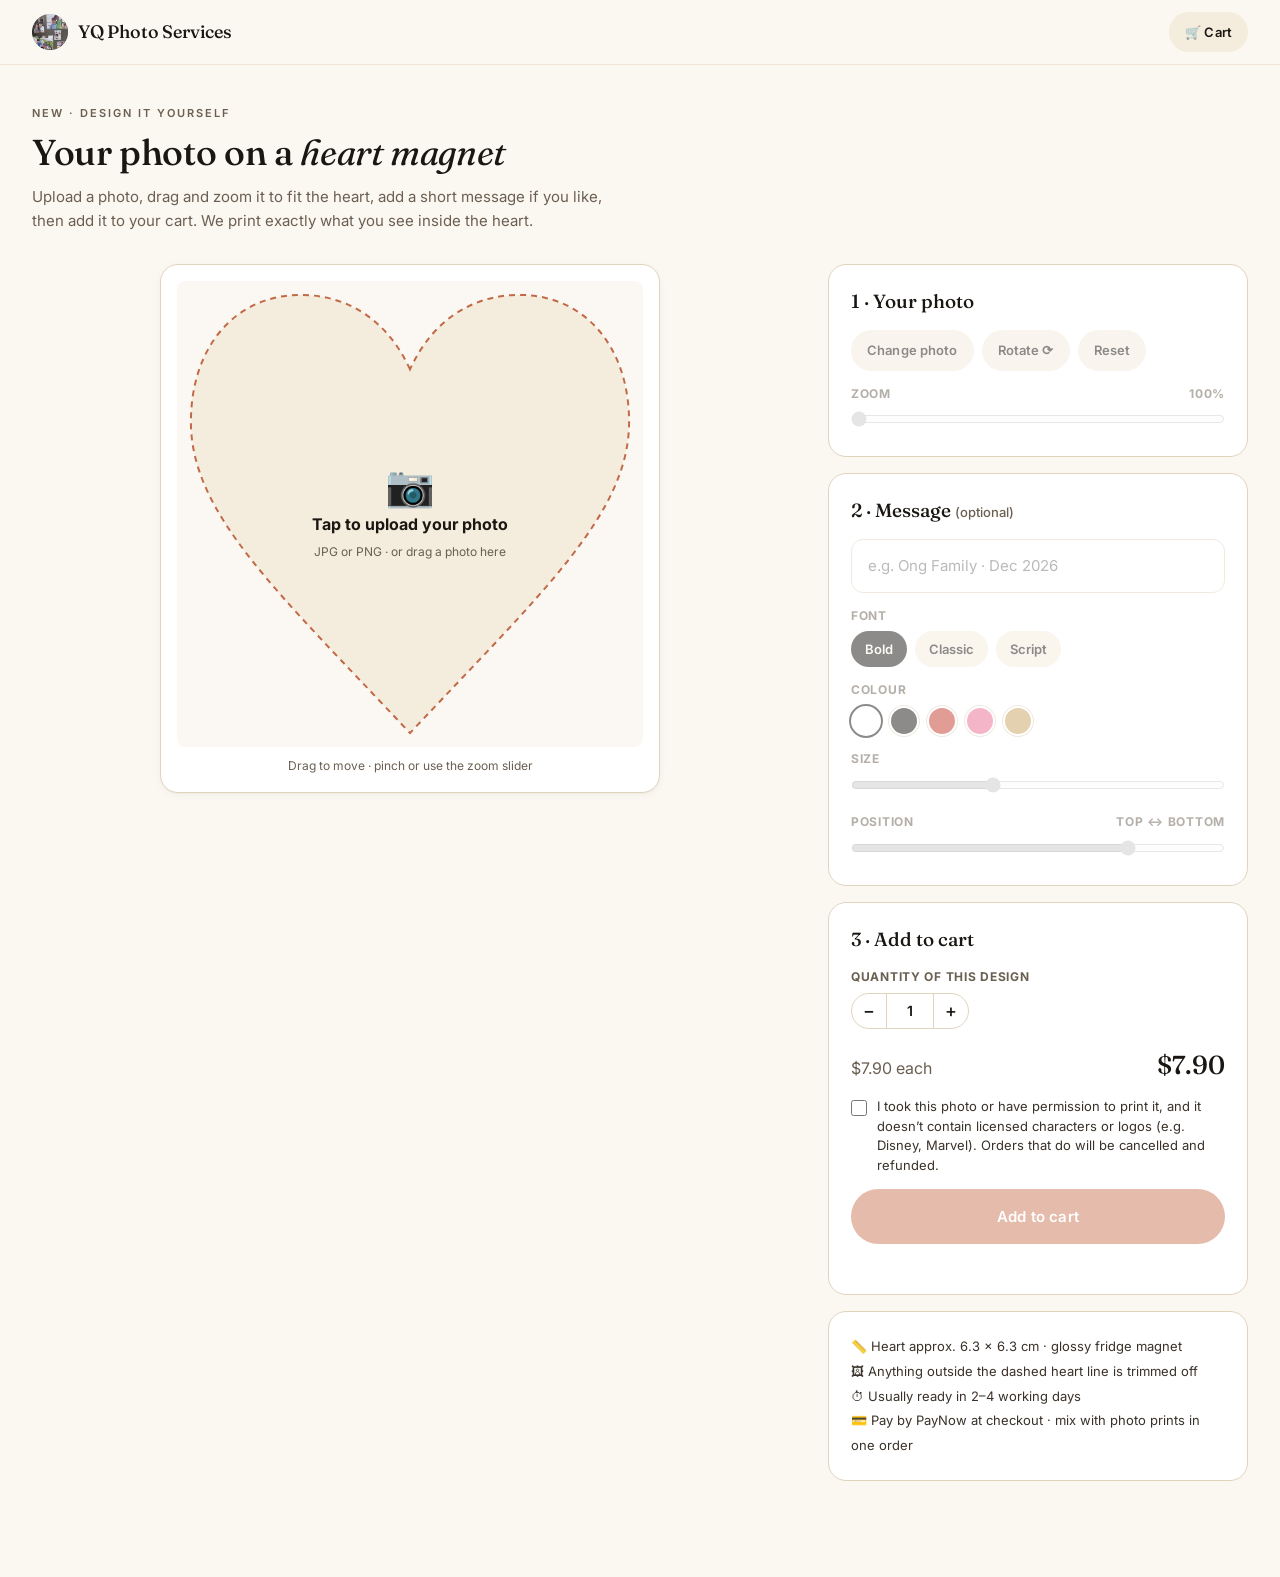
==== magnet.html @ a8ad1592 "Add heart magnet designer page (magnet.html) wired into cart, checkout and Telegram" ====
<!DOCTYPE html>
<html lang="en">
<head>
<meta charset="UTF-8" />
<meta name="viewport" content="width=device-width, initial-scale=1.0" />
<title>Design Your Heart Photo Magnet — YQ Photo Services</title>
<meta name="description" content="Upload your own photo and design a personalised heart-shaped photo magnet. See it before you order. Made in Singapore by YQ Photo Services." />
<link rel="canonical" href="https://order.yqservices.org/magnet.html" />
<meta property="og:type" content="website" />
<meta property="og:title" content="Design your own heart photo magnet — YQ Photo Services" />
<meta property="og:description" content="Upload a photo, add a message, see it before you order." />
<meta property="og:url" content="https://order.yqservices.org/magnet.html" />
<link rel="icon" type="image/png" href="assets/yq-logo.png" />
<link rel="apple-touch-icon" href="assets/yq-logo.png" />
<link rel="preconnect" href="https://fonts.googleapis.com" />
<link rel="preconnect" href="https://fonts.gstatic.com" crossorigin />
<link rel="stylesheet" href="https://fonts.googleapis.com/css2?family=Fraunces:ital,opsz,wght@0,9..144,400;0,9..144,500;0,9..144,600;1,9..144,400&family=Inter:wght@400;500;600;700;800&family=Pacifico&display=swap" />
<link rel="stylesheet" href="styles.css" />
<script src="magnet-store.js"></script>
<style>
  button { font: inherit; border: 0; cursor: pointer; }
  .btn[disabled] { opacity: .45; cursor: not-allowed; transform: none !important; box-shadow: none !important; }
  .mg-header { position: sticky; top: 0; z-index: 20; background: rgba(251,247,241,.94); backdrop-filter: blur(8px); -webkit-backdrop-filter: blur(8px); border-bottom: 1px solid var(--line-soft); }
  .mg-header-in { display: flex; justify-content: space-between; align-items: center; height: 64px; gap: 12px; }
  .mg-brand { display: flex; align-items: center; gap: 10px; text-decoration: none; color: var(--ink); font-size: 18px; min-width: 0; }
  .mg-brand img { width: 36px; height: 36px; object-fit: contain; }
  .mg-main { padding-top: 40px; padding-bottom: 80px; }
  .mg-lead { max-width: 580px; margin: 12px 0 32px; font-size: 15px; }
  .mg-grid { display: grid; grid-template-columns: minmax(0, 1fr) minmax(0, 420px); gap: 40px; align-items: start; }
  .mg-stage { position: sticky; top: 88px; }
  .mg-canvas-wrap { width: 100%; max-width: 500px; margin: 0 auto; background: #fff; border: 1px solid var(--line); border-radius: var(--r-lg); padding: 16px; box-shadow: var(--shadow-sm); }
  .mg-canvas-box { position: relative; width: 100%; }
  #preview { display: block; width: 100%; touch-action: none; cursor: grab; border-radius: 8px; }
  #preview:active { cursor: grabbing; }
  .mg-drop { position: absolute; inset: 0; display: flex; flex-direction: column; align-items: center; justify-content: center; gap: 6px; cursor: pointer; text-align: center; padding: 24px; border-radius: 8px; }
  .mg-drop.drag { background: rgba(245,201,168,.3); }
  .mg-drop-icon { font-size: 40px; line-height: 1; }
  .mg-drop-title { font-weight: 700; font-size: 16px; }
  .mg-drop-sub { font-size: 12px; color: var(--muted); }
  .mg-hint { text-align: center; font-size: 12px; color: var(--muted); margin-top: 10px; }
  .mg-res { max-width: 500px; margin: 12px auto 0; font-size: 13px; padding: 10px 14px; border-radius: 8px; }
  .mg-res.good { background: #EAF1E6; color: var(--success); }
  .mg-res.warn { background: #FBF1DC; color: #8A6416; }
  .mg-res.bad  { background: #F8E3E0; color: var(--error); }
  .mg-card { background: #fff; border: 1px solid var(--line); border-radius: var(--r-lg); padding: 22px; margin-bottom: 16px; }
  .mg-card h2 { font-family: var(--serif); font-weight: 500; font-size: 19px; margin-bottom: 14px; }
  .mg-card fieldset { border: 0; min-width: 0; }
  .mg-card fieldset[disabled] { opacity: .5; }
  .mg-row { display: flex; gap: 8px; flex-wrap: wrap; }
  .mg-lbl { display: flex; justify-content: space-between; font-size: 12px; font-weight: 700; letter-spacing: .06em; text-transform: uppercase; color: var(--muted); margin: 14px 0 6px; }
  .mg-range { width: 100%; accent-color: var(--terracotta); }
  .mg-seg button { padding: 8px 14px; border-radius: 999px; background: var(--cream-soft); color: var(--ink); font-size: 13px; font-weight: 600; }
  .mg-seg button.on { background: var(--ink); color: var(--cream); }
  .mg-sw button { width: 30px; height: 30px; border-radius: 50%; border: 2px solid #fff; box-shadow: 0 0 0 1px var(--line); }
  .mg-sw button.on { box-shadow: 0 0 0 2px var(--ink); }
  .mg-price { display: flex; justify-content: space-between; align-items: baseline; margin: 16px 0 12px; }
  .mg-price strong { font-family: var(--serif); font-size: 26px; font-weight: 500; }
  .mg-rights { display: flex; gap: 10px; align-items: flex-start; font-size: 13px; color: var(--ink-soft); line-height: 1.5; cursor: pointer; margin-bottom: 14px; }
  .mg-rights input { margin-top: 3px; width: 16px; height: 16px; flex-shrink: 0; accent-color: var(--terracotta); }
  .mg-status { font-size: 13px; margin-top: 10px; min-height: 18px; color: var(--muted); }
  .mg-status.err { color: var(--error); }
  .mg-done { display: none; background: #EAF1E6; border: 1px solid #CFE0C6; border-radius: var(--r-md); padding: 16px; margin-top: 14px; }
  .mg-done.show { display: block; }
  .mg-done p { font-weight: 600; color: var(--success); margin-bottom: 10px; }
  .mg-cartbox { display: none; }
  .mg-cartbox.show { display: block; }
  .mg-thumbs { display: flex; gap: 8px; flex-wrap: wrap; margin: 10px 0 14px; }
  .mg-thumbs img { width: 48px; height: 48px; object-fit: contain; background: var(--cream-soft); border-radius: 8px; padding: 3px; }
  .mg-facts { font-size: 13px; color: var(--ink-soft); line-height: 1.9; }
  .w100 { width: 100%; }
  @media (max-width: 860px) {
    .mg-grid { grid-template-columns: 1fr; gap: 24px; }
    .mg-stage { position: static; }
    .container { padding: 0 18px; }
    .mg-main { padding-top: 24px; }
  }
</style>
</head>
<body>
<header class="mg-header">
  <div class="container mg-header-in">
    <a href="index.html" class="mg-brand"><img src="assets/yq-logo.png" alt="" /><span class="serif">YQ Photo Services</span></a>
    <a href="index.html#shop" class="btn btn-soft btn-sm" id="cartBtn">🛒 Cart</a>
  </div>
</header>

<main class="container mg-main">
  <div class="eyebrow">New · Design it yourself</div>
  <h1 class="display-md" style="margin-top:10px">Your photo on a <span class="serif-italic">heart magnet</span></h1>
  <p class="muted mg-lead">Upload a photo, drag and zoom it to fit the heart, add a short message if you like, then add it to your cart. We print exactly what you see inside the heart.</p>

  <div class="mg-grid">
    <section class="mg-stage">
      <div class="mg-canvas-wrap">
        <div class="mg-canvas-box" id="canvasBox">
          <canvas id="preview" aria-label="Magnet preview"></canvas>
          <label class="mg-drop" id="dropZone">
            <input type="file" id="fileInput" accept="image/*" hidden />
            <div class="mg-drop-icon">📷</div>
            <div class="mg-drop-title">Tap to upload your photo</div>
            <div class="mg-drop-sub">JPG or PNG · or drag a photo here</div>
          </label>
        </div>
        <div class="mg-hint" id="hint">Drag to move · pinch or use the zoom slider</div>
      </div>
      <div class="mg-res" id="resBadge" hidden></div>
    </section>

    <section>
      <div class="mg-card">
        <h2>1 · Your photo</h2>
        <fieldset id="photoControls" disabled>
          <div class="mg-row">
            <button type="button" class="btn btn-soft btn-sm" id="changeBtn">Change photo</button>
            <button type="button" class="btn btn-soft btn-sm" id="rotateBtn">Rotate ⟳</button>
            <button type="button" class="btn btn-soft btn-sm" id="resetBtn">Reset</button>
          </div>
          <div class="mg-lbl"><span>Zoom</span><span id="zoomVal">100%</span></div>
          <input type="range" class="mg-range" id="zoom" min="100" max="500" value="100" />
        </fieldset>
      </div>

      <div class="mg-card">
        <h2>2 · Message <span class="muted" style="font-family:var(--sans);font-size:13px">(optional)</span></h2>
        <fieldset id="textControls" disabled>
          <input class="input w100" id="textInput" maxlength="28" placeholder="e.g. Ong Family · Dec 2026" autocomplete="off" />
          <div class="mg-lbl"><span>Font</span></div>
          <div class="mg-row mg-seg" id="fontSeg">
            <button type="button" data-font="rounded" class="on">Bold</button>
            <button type="button" data-font="classic">Classic</button>
            <button type="button" data-font="script">Script</button>
          </div>
          <div class="mg-lbl"><span>Colour</span></div>
          <div class="mg-row mg-sw" id="colorSw">
            <button type="button" data-color="#FFFFFF" style="background:#FFFFFF" class="on" aria-label="White"></button>
            <button type="button" data-color="#1A1612" style="background:#1A1612" aria-label="Black"></button>
            <button type="button" data-color="#C0392B" style="background:#C0392B" aria-label="Red"></button>
            <button type="button" data-color="#E86A92" style="background:#E86A92" aria-label="Pink"></button>
            <button type="button" data-color="#C8A35E" style="background:#C8A35E" aria-label="Gold"></button>
          </div>
          <div class="mg-lbl"><span>Size</span></div>
          <input type="range" class="mg-range" id="textSize" min="4" max="12" step="0.5" value="7" />
          <div class="mg-lbl"><span>Position</span><span>top ↔ bottom</span></div>
          <input type="range" class="mg-range" id="textPos" min="-18" max="30" value="18" />
        </fieldset>
      </div>

      <div class="mg-card">
        <h2>3 · Add to cart</h2>
        <div class="mg-lbl" style="margin-top:0"><span>Quantity of this design</span></div>
        <div class="qty" style="display:inline-flex">
          <button type="button" id="qtyMinus" aria-label="Decrease">−</button>
          <input class="qty-input" id="qty" type="text" inputmode="numeric" value="1" aria-label="Quantity" />
          <button type="button" id="qtyPlus" aria-label="Increase">+</button>
        </div>
        <div class="mg-price"><span class="muted" id="unitPrice"></span><strong id="lineTotal"></strong></div>
        <label class="mg-rights">
          <input type="checkbox" id="rights" />
          <span>I took this photo or have permission to print it, and it doesn’t contain licensed characters or logos (e.g. Disney, Marvel). Orders that do will be cancelled and refunded.</span>
        </label>
        <button type="button" class="btn btn-terra btn-lg w100" id="addBtn" disabled>Add to cart</button>
        <div class="mg-status" id="status"></div>
        <div class="mg-done" id="donePanel">
          <p>✓ Added to your cart</p>
          <div class="mg-row">
            <button type="button" class="btn btn-ghost btn-sm" id="anotherBtn">Design another</button>
            <a class="btn btn-ink btn-sm" href="index.html#shop">Go to checkout →</a>
          </div>
        </div>
      </div>

      <div class="mg-card mg-cartbox" id="cartBox">
        <h2>In your cart</h2>
        <div id="cartSummary" class="muted" style="font-size:14px"></div>
        <div class="mg-thumbs" id="cartThumbs"></div>
        <a class="btn btn-ink w100" href="index.html#shop">Checkout · add prints too →</a>
      </div>

      <div class="mg-card mg-facts" id="facts"></div>
    </section>
  </div>
</main>

<script>
(function () {
  'use strict';
  const M = window.YQMagnets;
  const C = M.config;
  const BOX_W = C.widthMm + 2 * C.bleedMm;
  const BOX_H = C.heightMm + 2 * C.bleedMm;
  const MAX_SRC = 3000;      // downscale huge phone photos to keep memory sane
  const ZMIN = 1, ZMAX = 5;
  const $ = (id) => document.getElementById(id);
  const fmt = (n) => '$' + n.toFixed(2);

  const st = { img: null, srcScale: 1, rot: 0, zoom: 1, ox: 0, oy: 0,
               text: '', font: 'rounded', color: '#FFFFFF', textSize: 7, textY: 0.18, qty: 1 };

  const cv = $('preview'), ctx = cv.getContext('2d');
  let dpr = 1;

  // ── geometry ────────────────────────────────────────────────
  // Heart outline in a unit box (0..1). Notch at top centre, tip at bottom centre.
  function heart(x, y, w, h) {
    const p = new Path2D();
    const P = (u, v) => [x + u * w, y + v * h];
    p.moveTo(...P(.5, .17));
    p.bezierCurveTo(...P(.45, .06), ...P(.36, 0), ...P(.25, 0));
    p.bezierCurveTo(...P(.1, 0), ...P(0, .12), ...P(0, .29));
    p.bezierCurveTo(...P(0, .5), ...P(.2, .68), ...P(.5, 1));
    p.bezierCurveTo(...P(.8, .68), ...P(1, .5), ...P(1, .29));
    p.bezierCurveTo(...P(1, .12), ...P(.9, 0), ...P(.75, 0));
    p.bezierCurveTo(...P(.64, 0), ...P(.55, .06), ...P(.5, .17));
    p.closePath();
    return p;
  }
  function rotDims() {
    const w = st.img.width, h = st.img.height;
    return (st.rot % 2) ? [h, w] : [w, h];
  }
  function coverK() {           // mm per bitmap px at zoom 1 (image just covers the bleed box)
    const [rw, rh] = rotDims();
    return Math.max(BOX_W / rw, BOX_H / rh);
  }
  function clampPan() {
    if (!st.img) return;
    const [rw, rh] = rotDims();
    const k = coverK() * st.zoom;
    const mx = Math.max(0, (rw * k - BOX_W) / 2);
    const my = Math.max(0, (rh * k - BOX_H) / 2);
    st.ox = Math.min(mx, Math.max(-mx, st.ox));
    st.oy = Math.min(my, Math.max(-my, st.oy));
  }
  function effDpi() {
    if (!st.img) return 0;
    return (25.4 / (coverK() * st.zoom)) * st.srcScale;
  }
  function fontCss(key, px) {
    if (key === 'classic') return `600 ${px}px Fraunces, Georgia, serif`;
    if (key === 'script') return `400 ${px}px Pacifico, cursive`;
    return `800 ${px}px Inter, Arial, sans-serif`;
  }
  function isLight(hex) {
    const n = parseInt(hex.slice(1), 16);
    const r = n >> 16, g = (n >> 8) & 255, b = n & 255;
    return (0.299 * r + 0.587 * g + 0.114 * b) > 160;
  }

  // ── rendering (shared by preview, print file and thumbnail) ─
  function render(c2d, pxW, opts) {
    const ppm = pxW / BOX_W;
    const pxH = BOX_H * ppm;
    const trim = heart(C.bleedMm * ppm, C.bleedMm * ppm, C.widthMm * ppm, C.heightMm * ppm);
    c2d.save();
    c2d.clearRect(0, 0, pxW, pxH);
    if (opts.clipHeart) c2d.clip(trim);
    if (st.img) {
      c2d.save();
      c2d.translate(pxW / 2 + st.ox * ppm, pxH / 2 + st.oy * ppm);
      c2d.rotate(st.rot * Math.PI / 2);
      const s = coverK() * st.zoom * ppm;
      c2d.scale(s, s);
      c2d.imageSmoothingEnabled = true;
      c2d.imageSmoothingQuality = 'high';
      c2d.drawImage(st.img, -st.img.width / 2, -st.img.height / 2);
      c2d.restore();
    } else {
      c2d.fillStyle = '#F4ECDD';
      c2d.fill(trim);
    }
    const t = st.text.trim();
    if (t && st.img) {
      const sizePx = st.textSize * ppm;
      const cy = pxH / 2 + st.textY * C.heightMm * ppm;
      const maxW = C.widthMm * ppm * Math.max(0.3, 0.86 - 1.6 * Math.max(0, st.textY));
      c2d.font = fontCss(st.font, sizePx);
      c2d.textAlign = 'center';
      c2d.textBaseline = 'middle';
      c2d.lineJoin = 'round';
      c2d.lineWidth = sizePx * 0.16;
      c2d.strokeStyle = isLight(st.color) ? 'rgba(0,0,0,0.55)' : 'rgba(255,255,255,0.85)';
      c2d.strokeText(t, pxW / 2, cy, maxW);
      c2d.fillStyle = st.color;
      c2d.fillText(t, pxW / 2, cy, maxW);
    }
    if (opts.overlay) {
      const outside = new Path2D();
      outside.rect(0, 0, pxW, pxH);
      outside.addPath(trim);
      c2d.fillStyle = 'rgba(251,247,241,0.82)';
      c2d.fill(outside, 'evenodd');
      c2d.setLineDash([6 * dpr, 5 * dpr]);
      c2d.lineWidth = 2 * dpr;
      c2d.strokeStyle = '#C26A47';
      c2d.stroke(trim);
    }
    c2d.restore();
  }

  function sizePreview() {
    const cssW = $('canvasBox').clientWidth;
    dpr = Math.min(3, window.devicePixelRatio || 1);
    cv.width = Math.round(cssW * dpr);
    cv.height = Math.round(cssW * BOX_H / BOX_W * dpr);
    cv.style.height = (cssW * BOX_H / BOX_W) + 'px';
    draw();
  }
  function draw() {
    render(ctx, cv.width, { overlay: true });
    updateRes();
  }
  function updateRes() {
    const b = $('resBadge');
    if (!st.img) { b.hidden = true; return; }
    const d = effDpi();
    b.hidden = false;
    if (d >= 220) { b.className = 'mg-res good'; b.textContent = '✓ Great photo quality for this size'; }
    else if (d >= 150) { b.className = 'mg-res warn'; b.textContent = 'Good enough — may look slightly soft. Zoom out a little for a sharper print.'; }
    else { b.className = 'mg-res bad'; b.textContent = '⚠ Low resolution — this may print blurry. Zoom out or use a larger photo.'; }
  }

  // ── photo loading ───────────────────────────────────────────
  function status(msg, err) {
    const s = $('status');
    s.textContent = msg || '';
    s.className = 'mg-status' + (err ? ' err' : '');
  }
  async function loadFile(file) {
    if (!file) return;
    status('Loading photo…');
    const url = URL.createObjectURL(file);
    try {
      const img = await new Promise((res, rej) => {
        const i = new Image();
        i.onload = () => res(i);
        i.onerror = () => rej(new Error('decode'));
        i.src = url;
      });
      const ow = img.naturalWidth, oh = img.naturalHeight;
      if (!ow || !oh) throw new Error('decode');
      const s = Math.min(1, MAX_SRC / Math.max(ow, oh));
      const c = document.createElement('canvas');
      c.width = Math.round(ow * s);
      c.height = Math.round(oh * s);
      c.getContext('2d').drawImage(img, 0, 0, c.width, c.height);
      Object.assign(st, { img: c, srcScale: 1 / s, rot: 0, zoom: 1, ox: 0, oy: 0 });
      $('zoom').value = 100; $('zoomVal').textContent = '100%';
      $('dropZone').style.display = 'none';
      $('photoControls').disabled = false;
      $('textControls').disabled = false;
      $('donePanel').classList.remove('show');
      refreshAdd();
      draw();
      status('');
    } catch (e) {
      status('Sorry, this photo can’t be opened in your browser. Please use a JPG or PNG (on iPhone, set Camera → Formats → Most Compatible, or screenshot the photo).', true);
    } finally {
      URL.revokeObjectURL(url);
    }
  }
  $('fileInput').addEventListener('change', (e) => { loadFile((e.target.files || [])[0]); e.target.value = ''; });
  $('changeBtn').addEventListener('click', () => $('fileInput').click());
  ['dragenter', 'dragover'].forEach((ev) => $('canvasBox').addEventListener(ev, (e) => { e.preventDefault(); $('dropZone').classList.add('drag'); }));
  ['dragleave', 'drop'].forEach((ev) => $('canvasBox').addEventListener(ev, (e) => { e.preventDefault(); $('dropZone').classList.remove('drag'); }));
  $('canvasBox').addEventListener('drop', (e) => loadFile((e.dataTransfer.files || [])[0]));

  // ── pan / pinch / wheel ─────────────────────────────────────
  const pts = new Map();
  let gesture = null;
  function startGesture() {
    const v = [...pts.values()];
    if (v.length === 1) gesture = { type: 'pan', x: v[0].x, y: v[0].y, ox: st.ox, oy: st.oy };
    else if (v.length >= 2) gesture = { type: 'pinch', d: dist(v), zoom: st.zoom };
    else gesture = null;
  }
  function dist(v) { return Math.hypot(v[0].x - v[1].x, v[0].y - v[1].y) || 1; }
  function setZoom(z) {
    st.zoom = Math.min(ZMAX, Math.max(ZMIN, z));
    $('zoom').value = Math.round(st.zoom * 100);
    $('zoomVal').textContent = Math.round(st.zoom * 100) + '%';
  }
  cv.addEventListener('pointerdown', (e) => {
    if (!st.img) return;
    cv.setPointerCapture(e.pointerId);
    pts.set(e.pointerId, { x: e.clientX, y: e.clientY });
    startGesture();
  });
  cv.addEventListener('pointermove', (e) => {
    if (!pts.has(e.pointerId) || !gesture) return;
    pts.set(e.pointerId, { x: e.clientX, y: e.clientY });
    const v = [...pts.values()];
    const mmPerCss = BOX_W / cv.clientWidth;
    if (gesture.type === 'pan' && v.length === 1) {
      st.ox = gesture.ox + (v[0].x - gesture.x) * mmPerCss;
      st.oy = gesture.oy + (v[0].y - gesture.y) * mmPerCss;
    } else if (gesture.type === 'pinch' && v.length >= 2) {
      setZoom(gesture.zoom * dist(v) / gesture.d);
    }
    clampPan();
    draw();
  });
  ['pointerup', 'pointercancel'].forEach((ev) => cv.addEventListener(ev, (e) => {
    pts.delete(e.pointerId);
    startGesture();
  }));
  cv.addEventListener('wheel', (e) => {
    if (!st.img) return;
    e.preventDefault();
    setZoom(st.zoom * Math.exp(-e.deltaY * 0.0015));
    clampPan();
    draw();
  }, { passive: false });

  // ── controls ────────────────────────────────────────────────
  $('zoom').addEventListener('input', (e) => { setZoom(e.target.value / 100); clampPan(); draw(); });
  $('rotateBtn').addEventListener('click', () => { st.rot = (st.rot + 1) % 4; st.ox = 0; st.oy = 0; clampPan(); draw(); });
  $('resetBtn').addEventListener('click', () => { st.rot = 0; st.ox = 0; st.oy = 0; setZoom(1); draw(); });
  $('textInput').addEventListener('input', (e) => { st.text = e.target.value; draw(); });
  $('fontSeg').addEventListener('click', async (e) => {
    const b = e.target.closest('button'); if (!b) return;
    st.font = b.dataset.font;
    [...$('fontSeg').children].forEach((x) => x.classList.toggle('on', x === b));
    if (document.fonts) { try { await document.fonts.load(fontCss(st.font, 40)); } catch (err) {} }
    draw();
  });
  $('colorSw').addEventListener('click', (e) => {
    const b = e.target.closest('button'); if (!b) return;
    st.color = b.dataset.color;
    [...$('colorSw').children].forEach((x) => x.classList.toggle('on', x === b));
    draw();
  });
  $('textSize').addEventListener('input', (e) => { st.textSize = +e.target.value; draw(); });
  $('textPos').addEventListener('input', (e) => { st.textY = e.target.value / 100; draw(); });

  function setQty(n) {
    st.qty = Math.min(99, Math.max(1, n | 0));
    $('qty').value = st.qty;
    $('unitPrice').textContent = `${fmt(C.price)} each`;
    $('lineTotal').textContent = fmt(C.price * st.qty);
  }
  $('qtyMinus').addEventListener('click', () => setQty(st.qty - 1));
  $('qtyPlus').addEventListener('click', () => setQty(st.qty + 1));
  $('qty').addEventListener('change', (e) => setQty(parseInt(String(e.target.value).replace(/[^0-9]/g, ''), 10) || 1));

  function refreshAdd() { $('addBtn').disabled = !(st.img && $('rights').checked); }
  $('rights').addEventListener('change', refreshAdd);

  // ── add to cart ─────────────────────────────────────────────
  $('addBtn').addEventListener('click', async () => {
    if (!st.img) { status('Upload a photo first.', true); return; }
    if (!$('rights').checked) { status('Please tick the photo confirmation box.', true); return; }
    const btn = $('addBtn');
    btn.disabled = true; btn.textContent = 'Saving your design…'; status('');
    try {
      if (st.text.trim() && document.fonts) { try { await document.fonts.load(fontCss(st.font, 40)); } catch (err) {} }
      // Print file: full-bleed rectangle at C.dpi (heart edge + bleed, no guides)
      const out = document.createElement('canvas');
      out.width = Math.round(BOX_W / 25.4 * C.dpi);
      out.height = Math.round(BOX_H / 25.4 * C.dpi);
      render(out.getContext('2d'), out.width, { overlay: false });
      const blob = await new Promise((res, rej) => out.toBlob((b) => (b ? res(b) : rej(new Error('export failed'))), 'image/png'));
      // Cart thumbnail: heart-clipped, transparent outside
      const th = document.createElement('canvas');
      th.width = 200; th.height = Math.round(200 * BOX_H / BOX_W);
      render(th.getContext('2d'), th.width, { clipHeart: true });
      const thumb = th.toDataURL('image/png');
      await M.add({ blob, thumb, qty: st.qty,
        meta: { text: st.text.trim(), font: st.font, color: st.color, dpi: Math.round(effDpi()) } });
      $('donePanel').classList.add('show');
      await refreshCart();
    } catch (e) {
      status('Could not save your design: ' + e.message + '. Please try again.', true);
    } finally {
      btn.textContent = 'Add to cart';
      refreshAdd();
    }
  });

  $('anotherBtn').addEventListener('click', () => {
    Object.assign(st, { img: null, rot: 0, zoom: 1, ox: 0, oy: 0, text: '' });
    $('textInput').value = '';
    $('rights').checked = false;
    $('dropZone').style.display = '';
    $('photoControls').disabled = true;
    $('textControls').disabled = true;
    $('donePanel').classList.remove('show');
    setQty(1); refreshAdd(); draw(); status('');
    window.scrollTo({ top: 0, behavior: 'smooth' });
  });

  async function refreshCart() {
    let designs = [];
    try { designs = await M.list(); } catch (e) { return; }
    const pcs = designs.reduce((s, d) => s + d.qty, 0);
    $('cartBtn').textContent = pcs ? `🛒 Cart (${pcs})` : '🛒 Cart';
    $('cartBox').classList.toggle('show', designs.length > 0);
    $('cartSummary').textContent = `${designs.length} design${designs.length === 1 ? '' : 's'} · ${pcs} magnet${pcs === 1 ? '' : 's'} · ${fmt(pcs * C.price)}`;
    const box = $('cartThumbs');
    box.innerHTML = '';
    designs.forEach((d) => {
      const i = document.createElement('img');
      i.src = d.thumb; i.alt = 'Magnet design'; i.title = `× ${d.qty}`;
      box.appendChild(i);
    });
  }

  $('facts').innerHTML =
    `<div>📏 Heart approx. ${(C.widthMm / 10).toFixed(1)} × ${(C.heightMm / 10).toFixed(1)} cm · glossy fridge magnet</div>` +
    `<div>🖼 Anything outside the dashed heart line is trimmed off</div>` +
    `<div>⏱ Usually ready in 2–4 working days</div>` +
    `<div>💳 Pay by PayNow at checkout · mix with photo prints in one order</div>`;

  window.addEventListener('pageshow', (e) => { if (e.persisted) refreshCart(); });
  window.addEventListener('resize', sizePreview);
  setQty(1);
  sizePreview();
  refreshCart();
})();
</script>
</body>
</html>
---- styles.css ----
/* =========================================================
   YQ Photo Services — Design System
   Warm editorial premium. Real-print imagery, serif display.
   ========================================================= */

:root {
  /* Palette — warm */
  --cream:        #FBF7F1;
  --cream-soft:   #F4ECDD;
  --cream-deep:   #E8DCC6;
  --ink:          #1A1612;
  --ink-soft:     #3A322A;
  --muted:        #6B5F52;
  --line:         #E0D4BF;
  --line-soft:    #EFE6D4;

  --terracotta:   oklch(0.62 0.13 40);
  --terracotta-2: oklch(0.55 0.14 35);
  --sage:         oklch(0.72 0.05 140);
  --peach:        #F5C9A8;
  --peach-soft:   #FBE5D6;
  --gold:         #C8A35E;

  --success:      #5A7A4F;
  --error:        #B14A3F;

  /* Type */
  --serif:    'Fraunces', 'Cormorant Garamond', Georgia, serif;
  --sans:     'Inter', -apple-system, BlinkMacSystemFont, 'Segoe UI', sans-serif;
  --mono:     'JetBrains Mono', 'SF Mono', Menlo, monospace;

  /* Spacing */
  --r-xs: 4px;
  --r-sm: 8px;
  --r-md: 12px;
  --r-lg: 18px;
  --r-xl: 28px;

  --shadow-sm: 0 1px 2px rgba(26,22,18,0.04), 0 2px 8px rgba(26,22,18,0.04);
  --shadow-md: 0 4px 12px rgba(26,22,18,0.06), 0 12px 32px rgba(26,22,18,0.06);
  --shadow-lg: 0 12px 32px rgba(26,22,18,0.08), 0 24px 64px rgba(26,22,18,0.10);
  --shadow-print: 0 1px 2px rgba(0,0,0,0.08), 0 8px 24px rgba(0,0,0,0.18), 0 24px 48px rgba(0,0,0,0.12);
}

* { margin: 0; padding: 0; box-sizing: border-box; }

html, body {
  background: var(--cream);
  color: var(--ink);
  font-family: var(--sans);
  font-size: 16px;
  line-height: 1.55;
  -webkit-font-smoothing: antialiased;
  text-rendering: optimizeLegibility;
}

body { overflow-x: hidden; }

img { display: block; max-width: 100%; }

button { font: inherit; color: inherit; cursor: pointer; border: none; background: none; }
input, select, textarea { font: inherit; color: inherit; }

a { color: inherit; text-decoration: none; }

/* ===== Typography ===== */
.serif       { font-family: var(--serif); font-weight: 500; letter-spacing: -0.01em; }
.serif-light { font-family: var(--serif); font-weight: 400; letter-spacing: -0.01em; }
.serif-italic{ font-family: var(--serif); font-style: italic; font-weight: 400; }
.eyebrow {
  font-family: var(--sans);
  font-size: 11px;
  font-weight: 600;
  letter-spacing: 0.18em;
  text-transform: uppercase;
  color: var(--muted);
}
.label-mono {
  font-family: var(--mono);
  font-size: 11px;
  letter-spacing: 0.06em;
  text-transform: uppercase;
  color: var(--muted);
}

/* ===== Layout ===== */
.container { max-width: 1280px; margin: 0 auto; padding: 0 32px; }
@media (max-width: 720px) {
  .container { padding: 0 20px; }
}

/* ===== Buttons ===== */
.btn {
  display: inline-flex;
  align-items: center;
  justify-content: center;
  gap: 8px;
  padding: 14px 22px;
  border-radius: 999px;
  font-weight: 600;
  font-size: 14px;
  letter-spacing: 0.01em;
  transition: transform 0.15s ease, background 0.2s ease, color 0.2s ease, box-shadow 0.2s ease;
  white-space: nowrap;
}
.btn-ink {
  background: var(--ink);
  color: var(--cream);
}
.btn-ink:hover { background: #000; transform: translateY(-1px); box-shadow: var(--shadow-md); }

.btn-terra {
  background: var(--terracotta);
  color: #fff;
}
.btn-terra:hover { background: var(--terracotta-2); transform: translateY(-1px); box-shadow: var(--shadow-md); }

.btn-ghost {
  background: transparent;
  color: var(--ink);
  border: 1.5px solid var(--ink);
}
.btn-ghost:hover { background: var(--ink); color: var(--cream); }

.btn-soft {
  background: var(--cream-soft);
  color: var(--ink);
}
.btn-soft:hover { background: var(--cream-deep); }

.btn-lg { padding: 16px 28px; font-size: 15px; }
.btn-sm { padding: 10px 16px; font-size: 13px; }

/* ===== Pill / Tag ===== */
.pill {
  display: inline-flex;
  align-items: center;
  gap: 6px;
  padding: 5px 12px;
  border-radius: 999px;
  font-size: 11px;
  font-weight: 600;
  letter-spacing: 0.04em;
  text-transform: uppercase;
}
.pill-terra  { background: var(--terracotta); color: #fff; }
.pill-sage   { background: var(--sage); color: #fff; }
.pill-cream  { background: var(--cream-soft); color: var(--ink-soft); }
.pill-gold   { background: var(--gold); color: #fff; }
.pill-outline{ background: transparent; color: var(--ink); border: 1px solid var(--line); }

/* ===== Cards ===== */
.card {
  background: #fff;
  border-radius: var(--r-lg);
  border: 1px solid var(--line-soft);
  box-shadow: var(--shadow-sm);
}

/* ===== Print-leaning frame (signature visual) ===== */
.print-frame {
  position: relative;
  background: #fff;
  padding: 12px 12px 36px 12px;
  box-shadow: var(--shadow-print);
  transform: rotate(-1.2deg);
  transition: transform 0.4s ease;
}
.print-frame:hover { transform: rotate(0) translateY(-4px); }
.print-frame img {
  width: 100%;
  aspect-ratio: 4 / 3;
  object-fit: cover;
}
.print-frame.tilt-r { transform: rotate(1.5deg); }
.print-frame.tilt-r:hover { transform: rotate(0) translateY(-4px); }

/* ===== Vertical-slat backdrop (the studio wall motif) ===== */
.slat-bg {
  background:
    repeating-linear-gradient(
      to right,
      var(--cream-soft) 0,
      var(--cream-soft) 38px,
      var(--cream-deep) 38px,
      var(--cream-deep) 76px
    );
}
.slat-bg-dark {
  background:
    repeating-linear-gradient(
      to right,
      #2a2520 0,
      #2a2520 38px,
      #1a1612 38px,
      #1a1612 76px
    );
}

/* Section spacing */
.section { padding: 96px 0; }
.section-sm { padding: 64px 0; }
@media (max-width: 720px) {
  .section { padding: 64px 0; }
  .section-sm { padding: 40px 0; }
}

/* Display headings */
.display-xxl { font-family: var(--serif); font-weight: 500; font-size: clamp(48px, 8vw, 96px); line-height: 0.98; letter-spacing: -0.025em; }
.display-xl  { font-family: var(--serif); font-weight: 500; font-size: clamp(40px, 6vw, 72px); line-height: 1.02; letter-spacing: -0.02em; }
.display-lg  { font-family: var(--serif); font-weight: 500; font-size: clamp(32px, 4.5vw, 52px); line-height: 1.08; letter-spacing: -0.015em; }
.display-md  { font-family: var(--serif); font-weight: 500; font-size: clamp(24px, 3vw, 36px); line-height: 1.15; letter-spacing: -0.01em; }

/* Utility */
.muted { color: var(--muted); }
.center { text-align: center; }
.flex { display: flex; }
.grid { display: grid; }
.gap-sm { gap: 8px; } .gap-md { gap: 16px; } .gap-lg { gap: 24px; } .gap-xl { gap: 40px; }

/* Subtle film-grain backdrop for hero */
.grain::after {
  content: '';
  position: absolute;
  inset: 0;
  pointer-events: none;
  opacity: 0.04;
  background-image: url("data:image/svg+xml,%3Csvg viewBox='0 0 200 200' xmlns='http://www.w3.org/2000/svg'%3E%3Cfilter id='n'%3E%3CfeTurbulence type='fractalNoise' baseFrequency='0.85' numOctaves='2' stitchTiles='stitch'/%3E%3C/filter%3E%3Crect width='100%25' height='100%25' filter='url(%23n)'/%3E%3C/svg%3E");
  mix-blend-mode: multiply;
}

/* Form controls */
.field {
  display: flex;
  flex-direction: column;
  gap: 6px;
}
.field label {
  font-size: 12px;
  font-weight: 600;
  letter-spacing: 0.04em;
  text-transform: uppercase;
  color: var(--muted);
}
.input, .select, .textarea {
  width: 100%;
  padding: 14px 16px;
  background: #fff;
  border: 1.5px solid var(--line);
  border-radius: var(--r-md);
  font-size: 15px;
  color: var(--ink);
  transition: border-color 0.15s ease, box-shadow 0.15s ease;
}
.input:focus, .select:focus, .textarea:focus {
  outline: none;
  border-color: var(--ink);
  box-shadow: 0 0 0 3px rgba(26,22,18,0.08);
}

/* Quantity stepper */
.qty {
  display: inline-flex;
  align-items: center;
  border: 1.5px solid var(--line);
  border-radius: 999px;
  background: #fff;
  overflow: hidden;
}
.qty button {
  width: 34px; height: 34px;
  font-size: 18px;
  font-weight: 500;
  color: var(--ink);
  transition: background 0.15s ease;
}
.qty button:hover { background: var(--cream-soft); }
.qty button:disabled { color: var(--line); cursor: not-allowed; }
.qty .qty-val {
  min-width: 32px;
  text-align: center;
  font-weight: 600;
  font-size: 14px;
}
.qty .qty-input {
  width: 48px;
  height: 34px;
  border: none;
  border-left: 1px solid var(--line);
  border-right: 1px solid var(--line);
  text-align: center;
  font-weight: 600;
  font-size: 14px;
  background: transparent;
  outline: none;
  padding: 0;
  font-family: inherit;
  color: var(--ink);
  -moz-appearance: textfield;
}
.qty .qty-input::-webkit-outer-spin-button,
.qty .qty-input::-webkit-inner-spin-button {
  -webkit-appearance: none;
  margin: 0;
}
.qty .qty-input:focus {
  background: var(--cream-soft);
}

/* Scroll-snap reel */
.reel {
  display: flex;
  gap: 24px;
  overflow-x: auto;
  scroll-snap-type: x mandatory;
  padding: 12px 0 32px;
  -webkit-overflow-scrolling: touch;
  scrollbar-width: thin;
}
.reel > * { scroll-snap-align: start; flex: 0 0 auto; }
.reel::-webkit-scrollbar { height: 6px; }
.reel::-webkit-scrollbar-thumb { background: var(--line); border-radius: 3px; }

/* Marquee */
@keyframes marquee {
  from { transform: translateX(0); }
  to   { transform: translateX(-50%); }
}
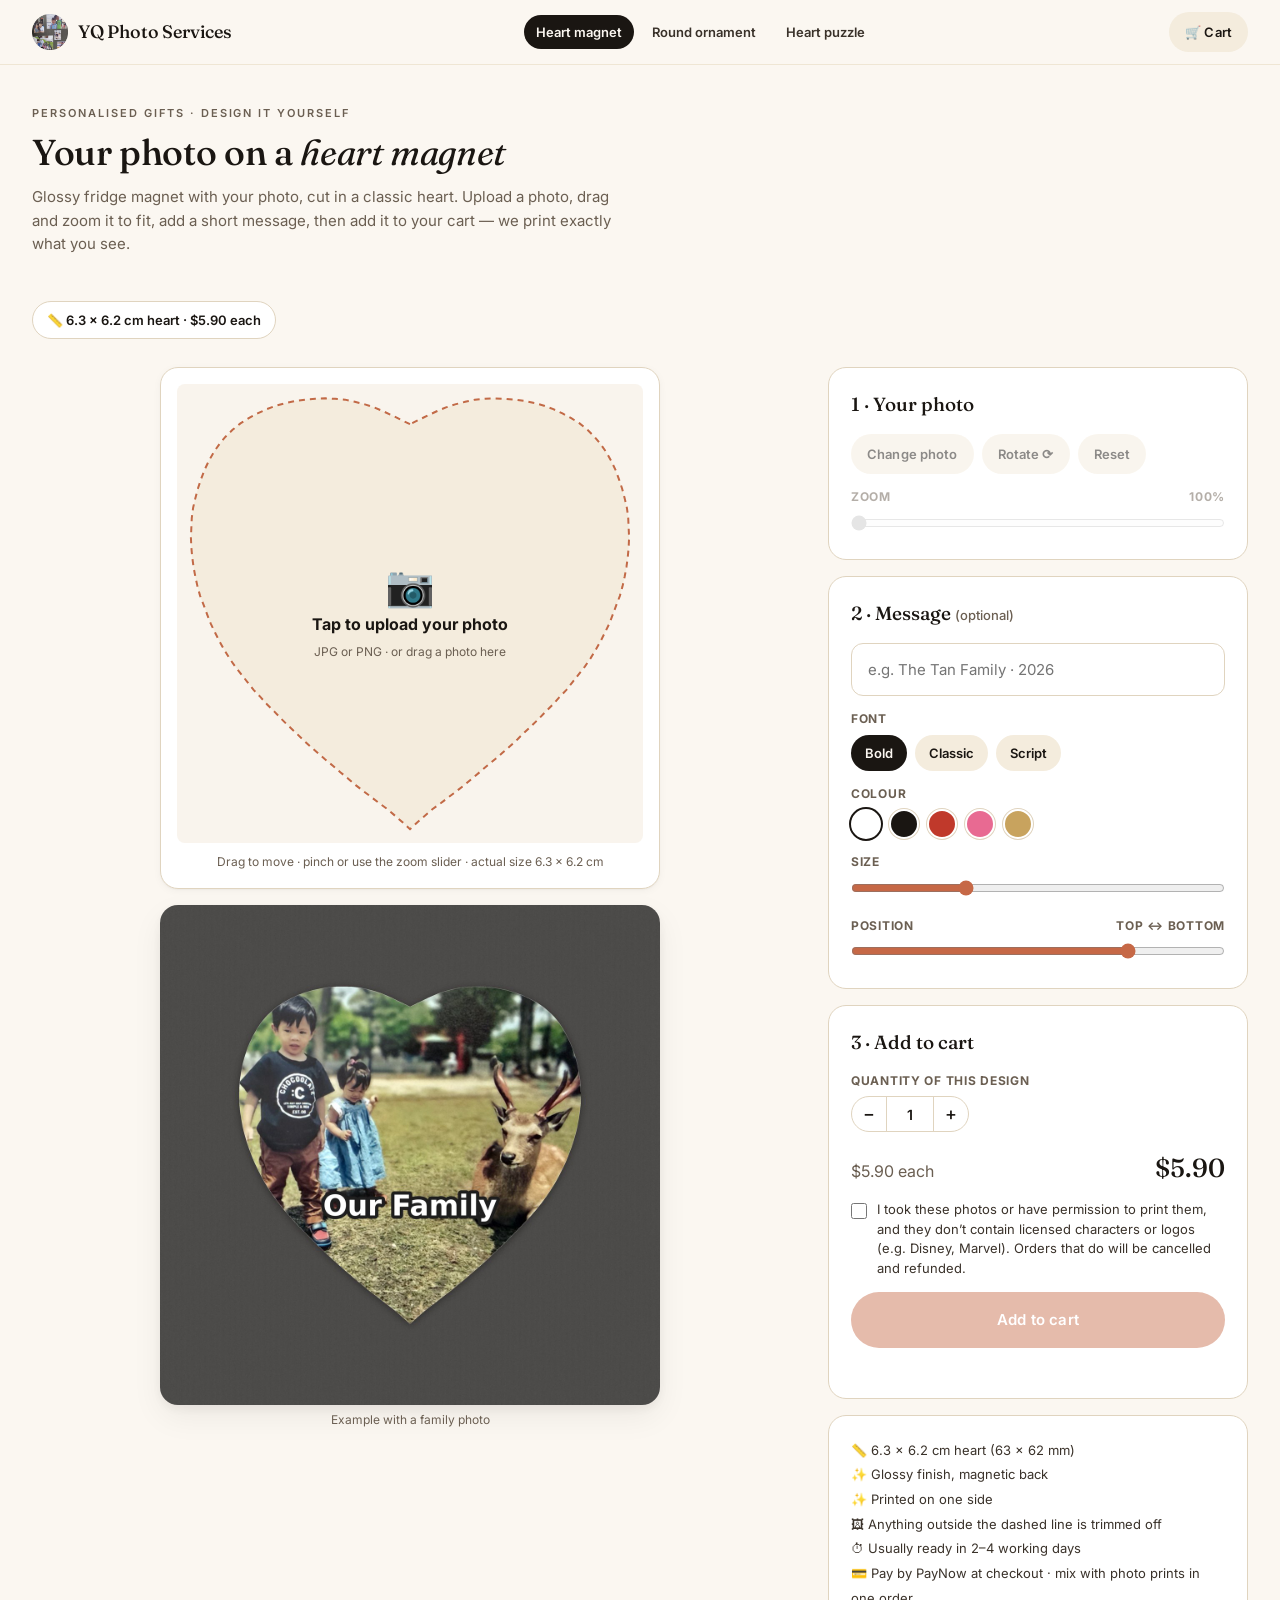
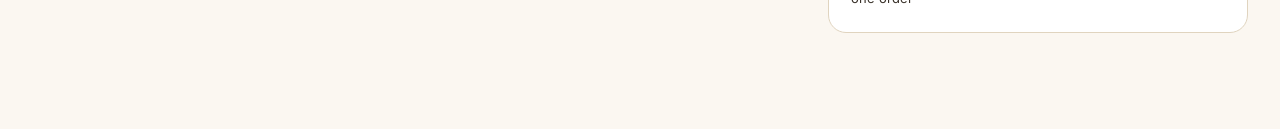
==== commit cfac6824: "Personalised gifts: shared designer for heart magnet, round ornament (front/back) and heart puzzle; " ====
--- a/magnet.html
+++ b/magnet.html
@@ -3,519 +3,26 @@
 <head>
 <meta charset="UTF-8" />
 <meta name="viewport" content="width=device-width, initial-scale=1.0" />
-<title>Design Your Heart Photo Magnet — YQ Photo Services</title>
-<meta name="description" content="Upload your own photo and design a personalised heart-shaped photo magnet. See it before you order. Made in Singapore by YQ Photo Services." />
+<title>Heart Photo Magnet — Design Your Own | YQ Photo Services</title>
+<meta name="description" content="Design a personalised heart-shaped photo fridge magnet (6.3 × 6.2 cm) with your own photo and message. Made in Singapore." />
 <link rel="canonical" href="https://order.yqservices.org/magnet.html" />
 <meta property="og:type" content="website" />
-<meta property="og:title" content="Design your own heart photo magnet — YQ Photo Services" />
-<meta property="og:description" content="Upload a photo, add a message, see it before you order." />
+<meta property="og:title" content="Heart Photo Magnet — Design Your Own | YQ Photo Services" />
+<meta property="og:description" content="Design a personalised heart-shaped photo fridge magnet (6.3 × 6.2 cm) with your own photo and message. Made in Singapore." />
 <meta property="og:url" content="https://order.yqservices.org/magnet.html" />
+<meta property="og:image" content="https://order.yqservices.org/assets/sample-magnet.jpg" />
 <link rel="icon" type="image/png" href="assets/yq-logo.png" />
 <link rel="apple-touch-icon" href="assets/yq-logo.png" />
 <link rel="preconnect" href="https://fonts.googleapis.com" />
 <link rel="preconnect" href="https://fonts.gstatic.com" crossorigin />
 <link rel="stylesheet" href="https://fonts.googleapis.com/css2?family=Fraunces:ital,opsz,wght@0,9..144,400;0,9..144,500;0,9..144,600;1,9..144,400&family=Inter:wght@400;500;600;700;800&family=Pacifico&display=swap" />
 <link rel="stylesheet" href="styles.css" />
+<link rel="stylesheet" href="designer.css" />
 <script src="magnet-store.js"></script>
-<style>
-  button { font: inherit; border: 0; cursor: pointer; }
-  .btn[disabled] { opacity: .45; cursor: not-allowed; transform: none !important; box-shadow: none !important; }
-  .mg-header { position: sticky; top: 0; z-index: 20; background: rgba(251,247,241,.94); backdrop-filter: blur(8px); -webkit-backdrop-filter: blur(8px); border-bottom: 1px solid var(--line-soft); }
-  .mg-header-in { display: flex; justify-content: space-between; align-items: center; height: 64px; gap: 12px; }
-  .mg-brand { display: flex; align-items: center; gap: 10px; text-decoration: none; color: var(--ink); font-size: 18px; min-width: 0; }
-  .mg-brand img { width: 36px; height: 36px; object-fit: contain; }
-  .mg-main { padding-top: 40px; padding-bottom: 80px; }
-  .mg-lead { max-width: 580px; margin: 12px 0 32px; font-size: 15px; }
-  .mg-grid { display: grid; grid-template-columns: minmax(0, 1fr) minmax(0, 420px); gap: 40px; align-items: start; }
-  .mg-stage { position: sticky; top: 88px; }
-  .mg-canvas-wrap { width: 100%; max-width: 500px; margin: 0 auto; background: #fff; border: 1px solid var(--line); border-radius: var(--r-lg); padding: 16px; box-shadow: var(--shadow-sm); }
-  .mg-canvas-box { position: relative; width: 100%; }
-  #preview { display: block; width: 100%; touch-action: none; cursor: grab; border-radius: 8px; }
-  #preview:active { cursor: grabbing; }
-  .mg-drop { position: absolute; inset: 0; display: flex; flex-direction: column; align-items: center; justify-content: center; gap: 6px; cursor: pointer; text-align: center; padding: 24px; border-radius: 8px; }
-  .mg-drop.drag { background: rgba(245,201,168,.3); }
-  .mg-drop-icon { font-size: 40px; line-height: 1; }
-  .mg-drop-title { font-weight: 700; font-size: 16px; }
-  .mg-drop-sub { font-size: 12px; color: var(--muted); }
-  .mg-hint { text-align: center; font-size: 12px; color: var(--muted); margin-top: 10px; }
-  .mg-res { max-width: 500px; margin: 12px auto 0; font-size: 13px; padding: 10px 14px; border-radius: 8px; }
-  .mg-res.good { background: #EAF1E6; color: var(--success); }
-  .mg-res.warn { background: #FBF1DC; color: #8A6416; }
-  .mg-res.bad  { background: #F8E3E0; color: var(--error); }
-  .mg-card { background: #fff; border: 1px solid var(--line); border-radius: var(--r-lg); padding: 22px; margin-bottom: 16px; }
-  .mg-card h2 { font-family: var(--serif); font-weight: 500; font-size: 19px; margin-bottom: 14px; }
-  .mg-card fieldset { border: 0; min-width: 0; }
-  .mg-card fieldset[disabled] { opacity: .5; }
-  .mg-row { display: flex; gap: 8px; flex-wrap: wrap; }
-  .mg-lbl { display: flex; justify-content: space-between; font-size: 12px; font-weight: 700; letter-spacing: .06em; text-transform: uppercase; color: var(--muted); margin: 14px 0 6px; }
-  .mg-range { width: 100%; accent-color: var(--terracotta); }
-  .mg-seg button { padding: 8px 14px; border-radius: 999px; background: var(--cream-soft); color: var(--ink); font-size: 13px; font-weight: 600; }
-  .mg-seg button.on { background: var(--ink); color: var(--cream); }
-  .mg-sw button { width: 30px; height: 30px; border-radius: 50%; border: 2px solid #fff; box-shadow: 0 0 0 1px var(--line); }
-  .mg-sw button.on { box-shadow: 0 0 0 2px var(--ink); }
-  .mg-price { display: flex; justify-content: space-between; align-items: baseline; margin: 16px 0 12px; }
-  .mg-price strong { font-family: var(--serif); font-size: 26px; font-weight: 500; }
-  .mg-rights { display: flex; gap: 10px; align-items: flex-start; font-size: 13px; color: var(--ink-soft); line-height: 1.5; cursor: pointer; margin-bottom: 14px; }
-  .mg-rights input { margin-top: 3px; width: 16px; height: 16px; flex-shrink: 0; accent-color: var(--terracotta); }
-  .mg-status { font-size: 13px; margin-top: 10px; min-height: 18px; color: var(--muted); }
-  .mg-status.err { color: var(--error); }
-  .mg-done { display: none; background: #EAF1E6; border: 1px solid #CFE0C6; border-radius: var(--r-md); padding: 16px; margin-top: 14px; }
-  .mg-done.show { display: block; }
-  .mg-done p { font-weight: 600; color: var(--success); margin-bottom: 10px; }
-  .mg-cartbox { display: none; }
-  .mg-cartbox.show { display: block; }
-  .mg-thumbs { display: flex; gap: 8px; flex-wrap: wrap; margin: 10px 0 14px; }
-  .mg-thumbs img { width: 48px; height: 48px; object-fit: contain; background: var(--cream-soft); border-radius: 8px; padding: 3px; }
-  .mg-facts { font-size: 13px; color: var(--ink-soft); line-height: 1.9; }
-  .w100 { width: 100%; }
-  @media (max-width: 860px) {
-    .mg-grid { grid-template-columns: 1fr; gap: 24px; }
-    .mg-stage { position: static; }
-    .container { padding: 0 18px; }
-    .mg-main { padding-top: 24px; }
-  }
-</style>
+<script src="designer.js"></script>
 </head>
 <body>
-<header class="mg-header">
-  <div class="container mg-header-in">
-    <a href="index.html" class="mg-brand"><img src="assets/yq-logo.png" alt="" /><span class="serif">YQ Photo Services</span></a>
-    <a href="index.html#shop" class="btn btn-soft btn-sm" id="cartBtn">🛒 Cart</a>
-  </div>
-</header>
-
-<main class="container mg-main">
-  <div class="eyebrow">New · Design it yourself</div>
-  <h1 class="display-md" style="margin-top:10px">Your photo on a <span class="serif-italic">heart magnet</span></h1>
-  <p class="muted mg-lead">Upload a photo, drag and zoom it to fit the heart, add a short message if you like, then add it to your cart. We print exactly what you see inside the heart.</p>
-
-  <div class="mg-grid">
-    <section class="mg-stage">
-      <div class="mg-canvas-wrap">
-        <div class="mg-canvas-box" id="canvasBox">
-          <canvas id="preview" aria-label="Magnet preview"></canvas>
-          <label class="mg-drop" id="dropZone">
-            <input type="file" id="fileInput" accept="image/*" hidden />
-            <div class="mg-drop-icon">📷</div>
-            <div class="mg-drop-title">Tap to upload your photo</div>
-            <div class="mg-drop-sub">JPG or PNG · or drag a photo here</div>
-          </label>
-        </div>
-        <div class="mg-hint" id="hint">Drag to move · pinch or use the zoom slider</div>
-      </div>
-      <div class="mg-res" id="resBadge" hidden></div>
-    </section>
-
-    <section>
-      <div class="mg-card">
-        <h2>1 · Your photo</h2>
-        <fieldset id="photoControls" disabled>
-          <div class="mg-row">
-            <button type="button" class="btn btn-soft btn-sm" id="changeBtn">Change photo</button>
-            <button type="button" class="btn btn-soft btn-sm" id="rotateBtn">Rotate ⟳</button>
-            <button type="button" class="btn btn-soft btn-sm" id="resetBtn">Reset</button>
-          </div>
-          <div class="mg-lbl"><span>Zoom</span><span id="zoomVal">100%</span></div>
-          <input type="range" class="mg-range" id="zoom" min="100" max="500" value="100" />
-        </fieldset>
-      </div>
-
-      <div class="mg-card">
-        <h2>2 · Message <span class="muted" style="font-family:var(--sans);font-size:13px">(optional)</span></h2>
-        <fieldset id="textControls" disabled>
-          <input class="input w100" id="textInput" maxlength="28" placeholder="e.g. Ong Family · Dec 2026" autocomplete="off" />
-          <div class="mg-lbl"><span>Font</span></div>
-          <div class="mg-row mg-seg" id="fontSeg">
-            <button type="button" data-font="rounded" class="on">Bold</button>
-            <button type="button" data-font="classic">Classic</button>
-            <button type="button" data-font="script">Script</button>
-          </div>
-          <div class="mg-lbl"><span>Colour</span></div>
-          <div class="mg-row mg-sw" id="colorSw">
-            <button type="button" data-color="#FFFFFF" style="background:#FFFFFF" class="on" aria-label="White"></button>
-            <button type="button" data-color="#1A1612" style="background:#1A1612" aria-label="Black"></button>
-            <button type="button" data-color="#C0392B" style="background:#C0392B" aria-label="Red"></button>
-            <button type="button" data-color="#E86A92" style="background:#E86A92" aria-label="Pink"></button>
-            <button type="button" data-color="#C8A35E" style="background:#C8A35E" aria-label="Gold"></button>
-          </div>
-          <div class="mg-lbl"><span>Size</span></div>
-          <input type="range" class="mg-range" id="textSize" min="4" max="12" step="0.5" value="7" />
-          <div class="mg-lbl"><span>Position</span><span>top ↔ bottom</span></div>
-          <input type="range" class="mg-range" id="textPos" min="-18" max="30" value="18" />
-        </fieldset>
-      </div>
-
-      <div class="mg-card">
-        <h2>3 · Add to cart</h2>
-        <div class="mg-lbl" style="margin-top:0"><span>Quantity of this design</span></div>
-        <div class="qty" style="display:inline-flex">
-          <button type="button" id="qtyMinus" aria-label="Decrease">−</button>
-          <input class="qty-input" id="qty" type="text" inputmode="numeric" value="1" aria-label="Quantity" />
-          <button type="button" id="qtyPlus" aria-label="Increase">+</button>
-        </div>
-        <div class="mg-price"><span class="muted" id="unitPrice"></span><strong id="lineTotal"></strong></div>
-        <label class="mg-rights">
-          <input type="checkbox" id="rights" />
-          <span>I took this photo or have permission to print it, and it doesn’t contain licensed characters or logos (e.g. Disney, Marvel). Orders that do will be cancelled and refunded.</span>
-        </label>
-        <button type="button" class="btn btn-terra btn-lg w100" id="addBtn" disabled>Add to cart</button>
-        <div class="mg-status" id="status"></div>
-        <div class="mg-done" id="donePanel">
-          <p>✓ Added to your cart</p>
-          <div class="mg-row">
-            <button type="button" class="btn btn-ghost btn-sm" id="anotherBtn">Design another</button>
-            <a class="btn btn-ink btn-sm" href="index.html#shop">Go to checkout →</a>
-          </div>
-        </div>
-      </div>
-
-      <div class="mg-card mg-cartbox" id="cartBox">
-        <h2>In your cart</h2>
-        <div id="cartSummary" class="muted" style="font-size:14px"></div>
-        <div class="mg-thumbs" id="cartThumbs"></div>
-        <a class="btn btn-ink w100" href="index.html#shop">Checkout · add prints too →</a>
-      </div>
-
-      <div class="mg-card mg-facts" id="facts"></div>
-    </section>
-  </div>
-</main>
-
-<script>
-(function () {
-  'use strict';
-  const M = window.YQMagnets;
-  const C = M.config;
-  const BOX_W = C.widthMm + 2 * C.bleedMm;
-  const BOX_H = C.heightMm + 2 * C.bleedMm;
-  const MAX_SRC = 3000;      // downscale huge phone photos to keep memory sane
-  const ZMIN = 1, ZMAX = 5;
-  const $ = (id) => document.getElementById(id);
-  const fmt = (n) => '$' + n.toFixed(2);
-
-  const st = { img: null, srcScale: 1, rot: 0, zoom: 1, ox: 0, oy: 0,
-               text: '', font: 'rounded', color: '#FFFFFF', textSize: 7, textY: 0.18, qty: 1 };
-
-  const cv = $('preview'), ctx = cv.getContext('2d');
-  let dpr = 1;
-
-  // ── geometry ────────────────────────────────────────────────
-  // Heart outline in a unit box (0..1). Notch at top centre, tip at bottom centre.
-  function heart(x, y, w, h) {
-    const p = new Path2D();
-    const P = (u, v) => [x + u * w, y + v * h];
-    p.moveTo(...P(.5, .17));
-    p.bezierCurveTo(...P(.45, .06), ...P(.36, 0), ...P(.25, 0));
-    p.bezierCurveTo(...P(.1, 0), ...P(0, .12), ...P(0, .29));
-    p.bezierCurveTo(...P(0, .5), ...P(.2, .68), ...P(.5, 1));
-    p.bezierCurveTo(...P(.8, .68), ...P(1, .5), ...P(1, .29));
-    p.bezierCurveTo(...P(1, .12), ...P(.9, 0), ...P(.75, 0));
-    p.bezierCurveTo(...P(.64, 0), ...P(.55, .06), ...P(.5, .17));
-    p.closePath();
-    return p;
-  }
-  function rotDims() {
-    const w = st.img.width, h = st.img.height;
-    return (st.rot % 2) ? [h, w] : [w, h];
-  }
-  function coverK() {           // mm per bitmap px at zoom 1 (image just covers the bleed box)
-    const [rw, rh] = rotDims();
-    return Math.max(BOX_W / rw, BOX_H / rh);
-  }
-  function clampPan() {
-    if (!st.img) return;
-    const [rw, rh] = rotDims();
-    const k = coverK() * st.zoom;
-    const mx = Math.max(0, (rw * k - BOX_W) / 2);
-    const my = Math.max(0, (rh * k - BOX_H) / 2);
-    st.ox = Math.min(mx, Math.max(-mx, st.ox));
-    st.oy = Math.min(my, Math.max(-my, st.oy));
-  }
-  function effDpi() {
-    if (!st.img) return 0;
-    return (25.4 / (coverK() * st.zoom)) * st.srcScale;
-  }
-  function fontCss(key, px) {
-    if (key === 'classic') return `600 ${px}px Fraunces, Georgia, serif`;
-    if (key === 'script') return `400 ${px}px Pacifico, cursive`;
-    return `800 ${px}px Inter, Arial, sans-serif`;
-  }
-  function isLight(hex) {
-    const n = parseInt(hex.slice(1), 16);
-    const r = n >> 16, g = (n >> 8) & 255, b = n & 255;
-    return (0.299 * r + 0.587 * g + 0.114 * b) > 160;
-  }
-
-  // ── rendering (shared by preview, print file and thumbnail) ─
-  function render(c2d, pxW, opts) {
-    const ppm = pxW / BOX_W;
-    const pxH = BOX_H * ppm;
-    const trim = heart(C.bleedMm * ppm, C.bleedMm * ppm, C.widthMm * ppm, C.heightMm * ppm);
-    c2d.save();
-    c2d.clearRect(0, 0, pxW, pxH);
-    if (opts.clipHeart) c2d.clip(trim);
-    if (st.img) {
-      c2d.save();
-      c2d.translate(pxW / 2 + st.ox * ppm, pxH / 2 + st.oy * ppm);
-      c2d.rotate(st.rot * Math.PI / 2);
-      const s = coverK() * st.zoom * ppm;
-      c2d.scale(s, s);
-      c2d.imageSmoothingEnabled = true;
-      c2d.imageSmoothingQuality = 'high';
-      c2d.drawImage(st.img, -st.img.width / 2, -st.img.height / 2);
-      c2d.restore();
-    } else {
-      c2d.fillStyle = '#F4ECDD';
-      c2d.fill(trim);
-    }
-    const t = st.text.trim();
-    if (t && st.img) {
-      const sizePx = st.textSize * ppm;
-      const cy = pxH / 2 + st.textY * C.heightMm * ppm;
-      const maxW = C.widthMm * ppm * Math.max(0.3, 0.86 - 1.6 * Math.max(0, st.textY));
-      c2d.font = fontCss(st.font, sizePx);
-      c2d.textAlign = 'center';
-      c2d.textBaseline = 'middle';
-      c2d.lineJoin = 'round';
-      c2d.lineWidth = sizePx * 0.16;
-      c2d.strokeStyle = isLight(st.color) ? 'rgba(0,0,0,0.55)' : 'rgba(255,255,255,0.85)';
-      c2d.strokeText(t, pxW / 2, cy, maxW);
-      c2d.fillStyle = st.color;
-      c2d.fillText(t, pxW / 2, cy, maxW);
-    }
-    if (opts.overlay) {
-      const outside = new Path2D();
-      outside.rect(0, 0, pxW, pxH);
-      outside.addPath(trim);
-      c2d.fillStyle = 'rgba(251,247,241,0.82)';
-      c2d.fill(outside, 'evenodd');
-      c2d.setLineDash([6 * dpr, 5 * dpr]);
-      c2d.lineWidth = 2 * dpr;
-      c2d.strokeStyle = '#C26A47';
-      c2d.stroke(trim);
-    }
-    c2d.restore();
-  }
-
-  function sizePreview() {
-    const cssW = $('canvasBox').clientWidth;
-    dpr = Math.min(3, window.devicePixelRatio || 1);
-    cv.width = Math.round(cssW * dpr);
-    cv.height = Math.round(cssW * BOX_H / BOX_W * dpr);
-    cv.style.height = (cssW * BOX_H / BOX_W) + 'px';
-    draw();
-  }
-  function draw() {
-    render(ctx, cv.width, { overlay: true });
-    updateRes();
-  }
-  function updateRes() {
-    const b = $('resBadge');
-    if (!st.img) { b.hidden = true; return; }
-    const d = effDpi();
-    b.hidden = false;
-    if (d >= 220) { b.className = 'mg-res good'; b.textContent = '✓ Great photo quality for this size'; }
-    else if (d >= 150) { b.className = 'mg-res warn'; b.textContent = 'Good enough — may look slightly soft. Zoom out a little for a sharper print.'; }
-    else { b.className = 'mg-res bad'; b.textContent = '⚠ Low resolution — this may print blurry. Zoom out or use a larger photo.'; }
-  }
-
-  // ── photo loading ───────────────────────────────────────────
-  function status(msg, err) {
-    const s = $('status');
-    s.textContent = msg || '';
-    s.className = 'mg-status' + (err ? ' err' : '');
-  }
-  async function loadFile(file) {
-    if (!file) return;
-    status('Loading photo…');
-    const url = URL.createObjectURL(file);
-    try {
-      const img = await new Promise((res, rej) => {
-        const i = new Image();
-        i.onload = () => res(i);
-        i.onerror = () => rej(new Error('decode'));
-        i.src = url;
-      });
-      const ow = img.naturalWidth, oh = img.naturalHeight;
-      if (!ow || !oh) throw new Error('decode');
-      const s = Math.min(1, MAX_SRC / Math.max(ow, oh));
-      const c = document.createElement('canvas');
-      c.width = Math.round(ow * s);
-      c.height = Math.round(oh * s);
-      c.getContext('2d').drawImage(img, 0, 0, c.width, c.height);
-      Object.assign(st, { img: c, srcScale: 1 / s, rot: 0, zoom: 1, ox: 0, oy: 0 });
-      $('zoom').value = 100; $('zoomVal').textContent = '100%';
-      $('dropZone').style.display = 'none';
-      $('photoControls').disabled = false;
-      $('textControls').disabled = false;
-      $('donePanel').classList.remove('show');
-      refreshAdd();
-      draw();
-      status('');
-    } catch (e) {
-      status('Sorry, this photo can’t be opened in your browser. Please use a JPG or PNG (on iPhone, set Camera → Formats → Most Compatible, or screenshot the photo).', true);
-    } finally {
-      URL.revokeObjectURL(url);
-    }
-  }
-  $('fileInput').addEventListener('change', (e) => { loadFile((e.target.files || [])[0]); e.target.value = ''; });
-  $('changeBtn').addEventListener('click', () => $('fileInput').click());
-  ['dragenter', 'dragover'].forEach((ev) => $('canvasBox').addEventListener(ev, (e) => { e.preventDefault(); $('dropZone').classList.add('drag'); }));
-  ['dragleave', 'drop'].forEach((ev) => $('canvasBox').addEventListener(ev, (e) => { e.preventDefault(); $('dropZone').classList.remove('drag'); }));
-  $('canvasBox').addEventListener('drop', (e) => loadFile((e.dataTransfer.files || [])[0]));
-
-  // ── pan / pinch / wheel ─────────────────────────────────────
-  const pts = new Map();
-  let gesture = null;
-  function startGesture() {
-    const v = [...pts.values()];
-    if (v.length === 1) gesture = { type: 'pan', x: v[0].x, y: v[0].y, ox: st.ox, oy: st.oy };
-    else if (v.length >= 2) gesture = { type: 'pinch', d: dist(v), zoom: st.zoom };
-    else gesture = null;
-  }
-  function dist(v) { return Math.hypot(v[0].x - v[1].x, v[0].y - v[1].y) || 1; }
-  function setZoom(z) {
-    st.zoom = Math.min(ZMAX, Math.max(ZMIN, z));
-    $('zoom').value = Math.round(st.zoom * 100);
-    $('zoomVal').textContent = Math.round(st.zoom * 100) + '%';
-  }
-  cv.addEventListener('pointerdown', (e) => {
-    if (!st.img) return;
-    cv.setPointerCapture(e.pointerId);
-    pts.set(e.pointerId, { x: e.clientX, y: e.clientY });
-    startGesture();
-  });
-  cv.addEventListener('pointermove', (e) => {
-    if (!pts.has(e.pointerId) || !gesture) return;
-    pts.set(e.pointerId, { x: e.clientX, y: e.clientY });
-    const v = [...pts.values()];
-    const mmPerCss = BOX_W / cv.clientWidth;
-    if (gesture.type === 'pan' && v.length === 1) {
-      st.ox = gesture.ox + (v[0].x - gesture.x) * mmPerCss;
-      st.oy = gesture.oy + (v[0].y - gesture.y) * mmPerCss;
-    } else if (gesture.type === 'pinch' && v.length >= 2) {
-      setZoom(gesture.zoom * dist(v) / gesture.d);
-    }
-    clampPan();
-    draw();
-  });
-  ['pointerup', 'pointercancel'].forEach((ev) => cv.addEventListener(ev, (e) => {
-    pts.delete(e.pointerId);
-    startGesture();
-  }));
-  cv.addEventListener('wheel', (e) => {
-    if (!st.img) return;
-    e.preventDefault();
-    setZoom(st.zoom * Math.exp(-e.deltaY * 0.0015));
-    clampPan();
-    draw();
-  }, { passive: false });
-
-  // ── controls ────────────────────────────────────────────────
-  $('zoom').addEventListener('input', (e) => { setZoom(e.target.value / 100); clampPan(); draw(); });
-  $('rotateBtn').addEventListener('click', () => { st.rot = (st.rot + 1) % 4; st.ox = 0; st.oy = 0; clampPan(); draw(); });
-  $('resetBtn').addEventListener('click', () => { st.rot = 0; st.ox = 0; st.oy = 0; setZoom(1); draw(); });
-  $('textInput').addEventListener('input', (e) => { st.text = e.target.value; draw(); });
-  $('fontSeg').addEventListener('click', async (e) => {
-    const b = e.target.closest('button'); if (!b) return;
-    st.font = b.dataset.font;
-    [...$('fontSeg').children].forEach((x) => x.classList.toggle('on', x === b));
-    if (document.fonts) { try { await document.fonts.load(fontCss(st.font, 40)); } catch (err) {} }
-    draw();
-  });
-  $('colorSw').addEventListener('click', (e) => {
-    const b = e.target.closest('button'); if (!b) return;
-    st.color = b.dataset.color;
-    [...$('colorSw').children].forEach((x) => x.classList.toggle('on', x === b));
-    draw();
-  });
-  $('textSize').addEventListener('input', (e) => { st.textSize = +e.target.value; draw(); });
-  $('textPos').addEventListener('input', (e) => { st.textY = e.target.value / 100; draw(); });
-
-  function setQty(n) {
-    st.qty = Math.min(99, Math.max(1, n | 0));
-    $('qty').value = st.qty;
-    $('unitPrice').textContent = `${fmt(C.price)} each`;
-    $('lineTotal').textContent = fmt(C.price * st.qty);
-  }
-  $('qtyMinus').addEventListener('click', () => setQty(st.qty - 1));
-  $('qtyPlus').addEventListener('click', () => setQty(st.qty + 1));
-  $('qty').addEventListener('change', (e) => setQty(parseInt(String(e.target.value).replace(/[^0-9]/g, ''), 10) || 1));
-
-  function refreshAdd() { $('addBtn').disabled = !(st.img && $('rights').checked); }
-  $('rights').addEventListener('change', refreshAdd);
-
-  // ── add to cart ─────────────────────────────────────────────
-  $('addBtn').addEventListener('click', async () => {
-    if (!st.img) { status('Upload a photo first.', true); return; }
-    if (!$('rights').checked) { status('Please tick the photo confirmation box.', true); return; }
-    const btn = $('addBtn');
-    btn.disabled = true; btn.textContent = 'Saving your design…'; status('');
-    try {
-      if (st.text.trim() && document.fonts) { try { await document.fonts.load(fontCss(st.font, 40)); } catch (err) {} }
-      // Print file: full-bleed rectangle at C.dpi (heart edge + bleed, no guides)
-      const out = document.createElement('canvas');
-      out.width = Math.round(BOX_W / 25.4 * C.dpi);
-      out.height = Math.round(BOX_H / 25.4 * C.dpi);
-      render(out.getContext('2d'), out.width, { overlay: false });
-      const blob = await new Promise((res, rej) => out.toBlob((b) => (b ? res(b) : rej(new Error('export failed'))), 'image/png'));
-      // Cart thumbnail: heart-clipped, transparent outside
-      const th = document.createElement('canvas');
-      th.width = 200; th.height = Math.round(200 * BOX_H / BOX_W);
-      render(th.getContext('2d'), th.width, { clipHeart: true });
-      const thumb = th.toDataURL('image/png');
-      await M.add({ blob, thumb, qty: st.qty,
-        meta: { text: st.text.trim(), font: st.font, color: st.color, dpi: Math.round(effDpi()) } });
-      $('donePanel').classList.add('show');
-      await refreshCart();
-    } catch (e) {
-      status('Could not save your design: ' + e.message + '. Please try again.', true);
-    } finally {
-      btn.textContent = 'Add to cart';
-      refreshAdd();
-    }
-  });
-
-  $('anotherBtn').addEventListener('click', () => {
-    Object.assign(st, { img: null, rot: 0, zoom: 1, ox: 0, oy: 0, text: '' });
-    $('textInput').value = '';
-    $('rights').checked = false;
-    $('dropZone').style.display = '';
-    $('photoControls').disabled = true;
-    $('textControls').disabled = true;
-    $('donePanel').classList.remove('show');
-    setQty(1); refreshAdd(); draw(); status('');
-    window.scrollTo({ top: 0, behavior: 'smooth' });
-  });
-
-  async function refreshCart() {
-    let designs = [];
-    try { designs = await M.list(); } catch (e) { return; }
-    const pcs = designs.reduce((s, d) => s + d.qty, 0);
-    $('cartBtn').textContent = pcs ? `🛒 Cart (${pcs})` : '🛒 Cart';
-    $('cartBox').classList.toggle('show', designs.length > 0);
-    $('cartSummary').textContent = `${designs.length} design${designs.length === 1 ? '' : 's'} · ${pcs} magnet${pcs === 1 ? '' : 's'} · ${fmt(pcs * C.price)}`;
-    const box = $('cartThumbs');
-    box.innerHTML = '';
-    designs.forEach((d) => {
-      const i = document.createElement('img');
-      i.src = d.thumb; i.alt = 'Magnet design'; i.title = `× ${d.qty}`;
-      box.appendChild(i);
-    });
-  }
-
-  $('facts').innerHTML =
-    `<div>📏 Heart approx. ${(C.widthMm / 10).toFixed(1)} × ${(C.heightMm / 10).toFixed(1)} cm · glossy fridge magnet</div>` +
-    `<div>🖼 Anything outside the dashed heart line is trimmed off</div>` +
-    `<div>⏱ Usually ready in 2–4 working days</div>` +
-    `<div>💳 Pay by PayNow at checkout · mix with photo prints in one order</div>`;
-
-  window.addEventListener('pageshow', (e) => { if (e.persisted) refreshCart(); });
-  window.addEventListener('resize', sizePreview);
-  setQty(1);
-  sizePreview();
-  refreshCart();
-})();
-</script>
+<div id="app"></div>
+<script>YQDesigner.mount('magnet');</script>
 </body>
 </html>
--- a/designer.css
+++ b/designer.css
@@ -0,0 +1,72 @@
+button { font: inherit; border: 0; cursor: pointer; }
+.btn[disabled] { opacity: .45; cursor: not-allowed; transform: none !important; box-shadow: none !important; }
+.mg-header { position: sticky; top: 0; z-index: 20; background: rgba(251,247,241,.94); backdrop-filter: blur(8px); -webkit-backdrop-filter: blur(8px); border-bottom: 1px solid var(--line-soft); }
+.mg-header-in { display: flex; justify-content: space-between; align-items: center; height: 64px; gap: 12px; }
+.mg-brand { display: flex; align-items: center; gap: 10px; text-decoration: none; color: var(--ink); font-size: 18px; min-width: 0; }
+.mg-brand img { width: 36px; height: 36px; object-fit: contain; }
+.mg-main { padding-top: 40px; padding-bottom: 80px; }
+.mg-lead { max-width: 580px; margin: 12px 0 32px; font-size: 15px; }
+.mg-grid { display: grid; grid-template-columns: minmax(0, 1fr) minmax(0, 420px); gap: 40px; align-items: start; }
+.mg-stage { position: sticky; top: 88px; }
+.mg-canvas-wrap { width: 100%; max-width: 500px; margin: 0 auto; background: #fff; border: 1px solid var(--line); border-radius: var(--r-lg); padding: 16px; box-shadow: var(--shadow-sm); }
+.mg-canvas-box { position: relative; width: 100%; }
+#preview { display: block; width: 100%; touch-action: none; cursor: grab; border-radius: 8px; }
+#preview:active { cursor: grabbing; }
+.mg-drop { position: absolute; inset: 0; display: flex; flex-direction: column; align-items: center; justify-content: center; gap: 6px; cursor: pointer; text-align: center; padding: 24px; border-radius: 8px; }
+.mg-drop.drag { background: rgba(245,201,168,.3); }
+.mg-drop-icon { font-size: 40px; line-height: 1; }
+.mg-drop-title { font-weight: 700; font-size: 16px; }
+.mg-drop-sub { font-size: 12px; color: var(--muted); }
+.mg-hint { text-align: center; font-size: 12px; color: var(--muted); margin-top: 10px; }
+.mg-res { max-width: 500px; margin: 12px auto 0; font-size: 13px; padding: 10px 14px; border-radius: 8px; }
+.mg-res.good { background: #EAF1E6; color: var(--success); }
+.mg-res.warn { background: #FBF1DC; color: #8A6416; }
+.mg-res.bad  { background: #F8E3E0; color: var(--error); }
+.mg-card { background: #fff; border: 1px solid var(--line); border-radius: var(--r-lg); padding: 22px; margin-bottom: 16px; }
+.mg-card h2 { font-family: var(--serif); font-weight: 500; font-size: 19px; margin-bottom: 14px; }
+.mg-card fieldset { border: 0; min-width: 0; }
+.mg-card fieldset[disabled] { opacity: .5; }
+.mg-row { display: flex; gap: 8px; flex-wrap: wrap; }
+.mg-lbl { display: flex; justify-content: space-between; font-size: 12px; font-weight: 700; letter-spacing: .06em; text-transform: uppercase; color: var(--muted); margin: 14px 0 6px; }
+.mg-range { width: 100%; accent-color: var(--terracotta); }
+.mg-seg button { padding: 8px 14px; border-radius: 999px; background: var(--cream-soft); color: var(--ink); font-size: 13px; font-weight: 600; }
+.mg-seg button.on { background: var(--ink); color: var(--cream); }
+.mg-sw button { width: 30px; height: 30px; border-radius: 50%; border: 2px solid #fff; box-shadow: 0 0 0 1px var(--line); }
+.mg-sw button.on { box-shadow: 0 0 0 2px var(--ink); }
+.mg-price { display: flex; justify-content: space-between; align-items: baseline; margin: 16px 0 12px; }
+.mg-price strong { font-family: var(--serif); font-size: 26px; font-weight: 500; }
+.mg-rights { display: flex; gap: 10px; align-items: flex-start; font-size: 13px; color: var(--ink-soft); line-height: 1.5; cursor: pointer; margin-bottom: 14px; }
+.mg-rights input { margin-top: 3px; width: 16px; height: 16px; flex-shrink: 0; accent-color: var(--terracotta); }
+.mg-status { font-size: 13px; margin-top: 10px; min-height: 18px; color: var(--muted); }
+.mg-status.err { color: var(--error); }
+.mg-done { display: none; background: #EAF1E6; border: 1px solid #CFE0C6; border-radius: var(--r-md); padding: 16px; margin-top: 14px; }
+.mg-done.show { display: block; }
+.mg-done p { font-weight: 600; color: var(--success); margin-bottom: 10px; }
+.mg-cartbox { display: none; }
+.mg-cartbox.show { display: block; }
+.mg-thumbs { display: flex; gap: 8px; flex-wrap: wrap; margin: 10px 0 14px; }
+.mg-thumbs img { width: 48px; height: 48px; object-fit: contain; background: var(--cream-soft); border-radius: 8px; padding: 3px; }
+.mg-facts { font-size: 13px; color: var(--ink-soft); line-height: 1.9; }
+.w100 { width: 100%; }
+@media (max-width: 860px) {
+  .mg-grid { grid-template-columns: 1fr; gap: 24px; }
+  .mg-stage { position: static; }
+  .container { padding: 0 18px; }
+  .mg-main { padding-top: 24px; }
+}
+.mg-nav { display: flex; gap: 6px; flex-wrap: wrap; }
+.mg-nav a { padding: 7px 12px; border-radius: 999px; font-size: 13px; font-weight: 600; color: var(--ink-soft); text-decoration: none; background: transparent; }
+.mg-nav a.on { background: var(--ink); color: var(--cream); }
+.mg-tabs { display: flex; gap: 6px; margin: 0 auto 12px; max-width: 500px; }
+.mg-tabs button { flex: 1; padding: 10px; border-radius: 999px; background: var(--cream-soft); font-weight: 600; font-size: 14px; color: var(--ink); }
+.mg-tabs button.on { background: var(--ink); color: var(--cream); }
+.mg-size { display: inline-flex; align-items: center; gap: 8px; margin-top: 14px; padding: 8px 14px; border-radius: 999px; background: #fff; border: 1px solid var(--line); font-size: 13px; font-weight: 600; }
+.mg-sample { width: 100%; max-width: 500px; margin: 16px auto 0; display: block; border-radius: var(--r-lg); box-shadow: var(--shadow-md); }
+.mg-sample-cap { text-align: center; font-size: 12px; color: var(--muted); margin-top: 6px; }
+.mg-soon { background: var(--cream-soft); border-radius: var(--r-md); padding: 14px; font-size: 14px; margin-top: 10px; }
+@media (max-width: 640px) { .mg-header .mg-nav { display: none; } }
+.mg-drop.mini { inset: auto 0 14px 0; flex-direction: row; padding: 0; }
+.mg-drop.mini .mg-drop-icon { font-size: 18px; }
+.mg-drop.mini .mg-drop-title { font-size: 13px; background: #fff; padding: 6px 12px; border-radius: 999px; box-shadow: var(--shadow-sm); }
+.mg-drop.mini .mg-drop-sub, .mg-drop.mini .mg-drop-icon { display: none; }
+@media (max-width: 860px) { .has-photo .mg-sample, .has-photo .mg-sample-cap { display: none; } }
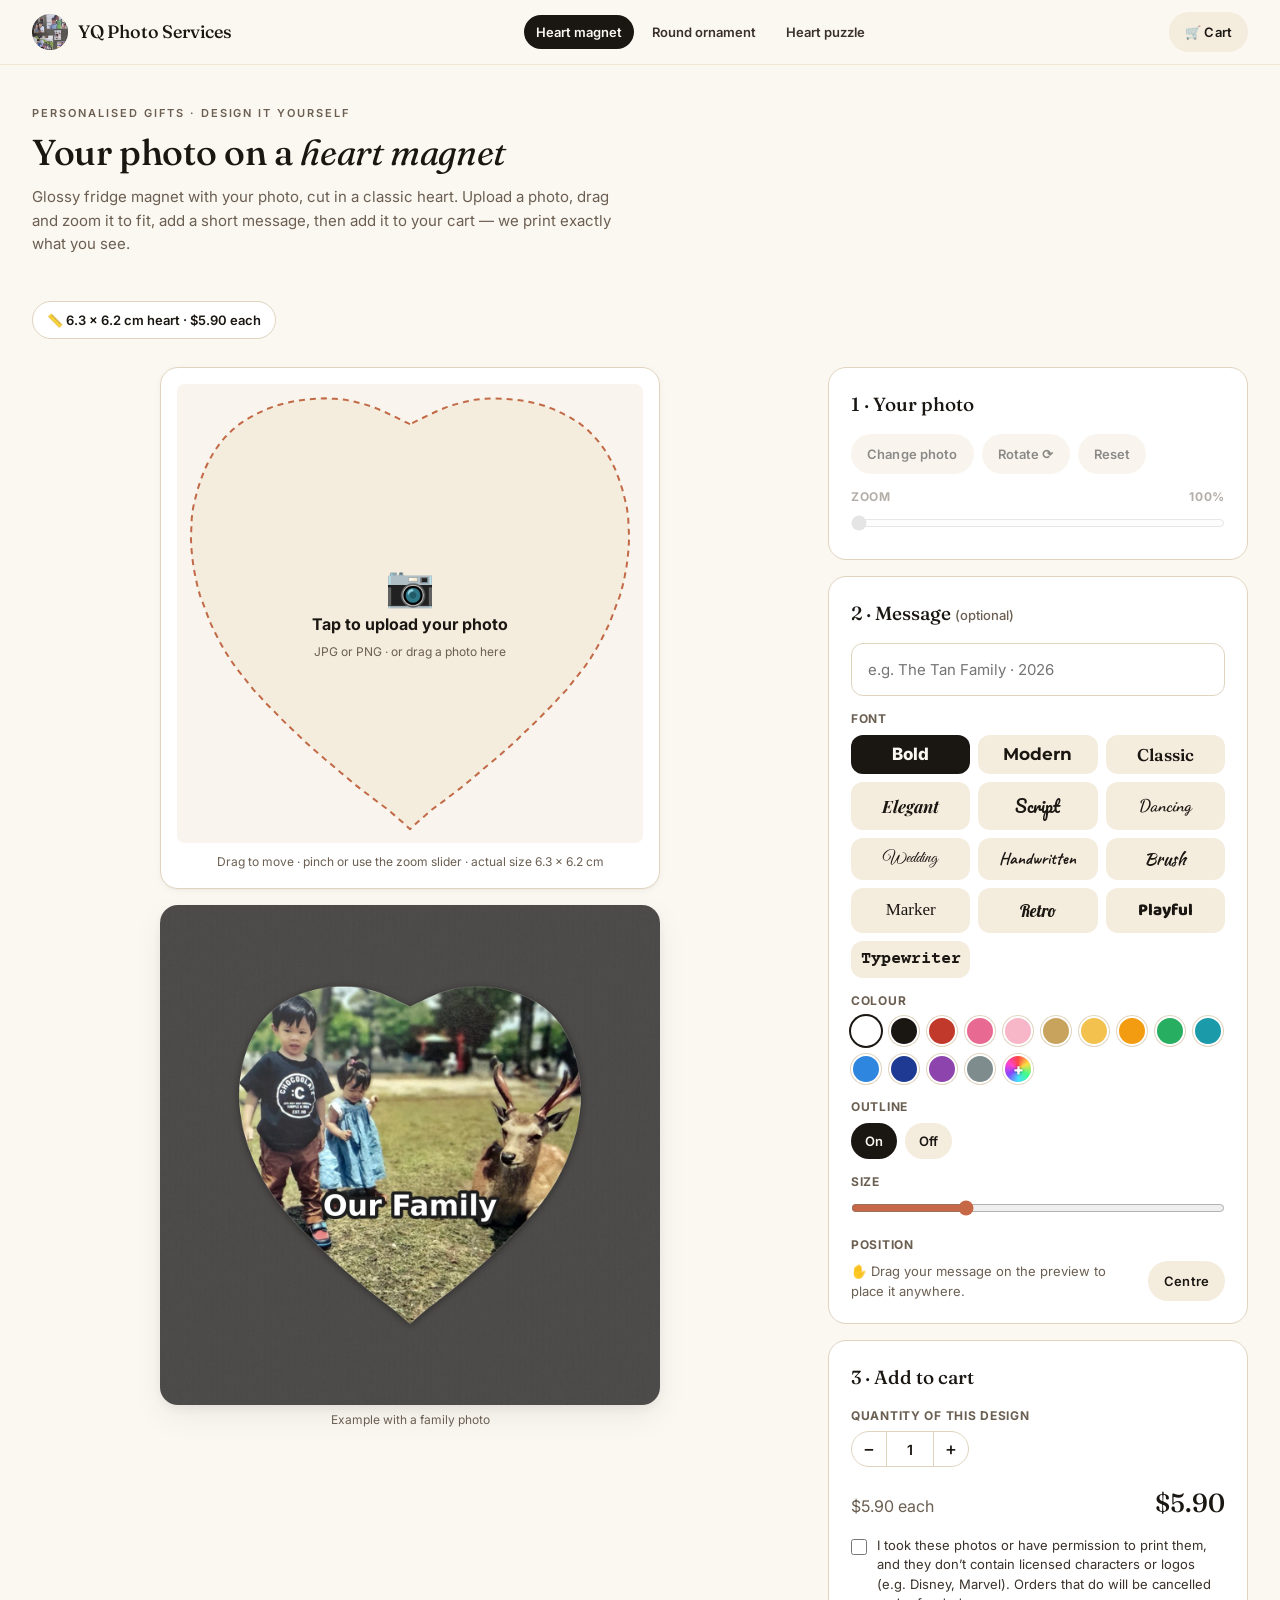
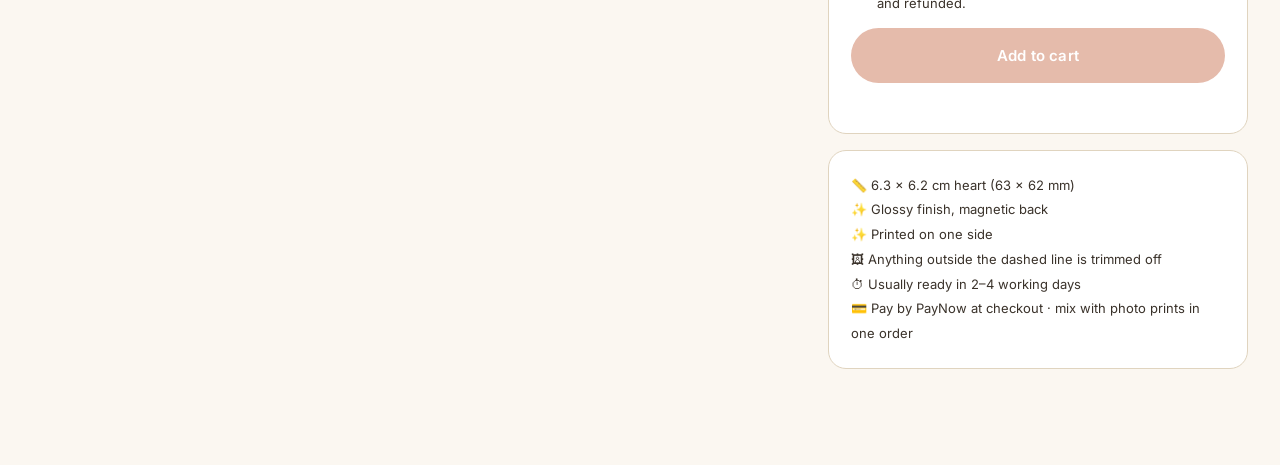
==== commit adccf640: "Designer: 13 fonts, 14 colours + custom picker, outline toggle, drag message to position" ====
--- a/magnet.html
+++ b/magnet.html
@@ -15,7 +15,7 @@
 <link rel="apple-touch-icon" href="assets/yq-logo.png" />
 <link rel="preconnect" href="https://fonts.googleapis.com" />
 <link rel="preconnect" href="https://fonts.gstatic.com" crossorigin />
-<link rel="stylesheet" href="https://fonts.googleapis.com/css2?family=Fraunces:ital,opsz,wght@0,9..144,400;0,9..144,500;0,9..144,600;1,9..144,400&family=Inter:wght@400;500;600;700;800&family=Pacifico&display=swap" />
+<link rel="stylesheet" href="https://fonts.googleapis.com/css2?family=Fraunces:ital,opsz,wght@0,9..144,400;0,9..144,500;0,9..144,600;1,9..144,400&family=Inter:wght@400;500;600;700;800&family=Pacifico&family=Montserrat:wght@700&family=Playfair+Display:ital,wght@1,700&family=Dancing+Script:wght@700&family=Great+Vibes&family=Caveat:wght@700&family=Kaushan+Script&family=Permanent+Marker&family=Lobster&family=Baloo+2:wght@800&family=Courier+Prime:wght@700&display=swap" />
 <link rel="stylesheet" href="styles.css" />
 <link rel="stylesheet" href="designer.css" />
 <script src="magnet-store.js"></script>
--- a/designer.css
+++ b/designer.css
@@ -70,3 +70,12 @@
 .mg-drop.mini .mg-drop-title { font-size: 13px; background: #fff; padding: 6px 12px; border-radius: 999px; box-shadow: var(--shadow-sm); }
 .mg-drop.mini .mg-drop-sub, .mg-drop.mini .mg-drop-icon { display: none; }
 @media (max-width: 860px) { .has-photo .mg-sample, .has-photo .mg-sample-cap { display: none; } }
+
+.mg-fonts { display: grid; grid-template-columns: repeat(auto-fill, minmax(104px, 1fr)); gap: 8px; }
+.mg-fonts button { padding: 9px 8px; border-radius: 12px; white-space: nowrap; overflow: hidden; text-overflow: ellipsis; }
+.mg-sw { gap: 8px; }
+.mg-custom { position: relative; width: 30px; height: 30px; border-radius: 50%; cursor: pointer; display: grid; place-items: center;
+  background: conic-gradient(#f44, #fd4, #4f8, #4df, #84f, #f4c, #f44); box-shadow: 0 0 0 1px var(--line); border: 2px solid #fff; }
+.mg-custom.on { box-shadow: 0 0 0 2px var(--ink); }
+.mg-custom input { position: absolute; inset: 0; opacity: 0; cursor: pointer; width: 100%; height: 100%; }
+.mg-custom span { font-weight: 800; color: #fff; text-shadow: 0 0 3px rgba(0,0,0,.6); pointer-events: none; }
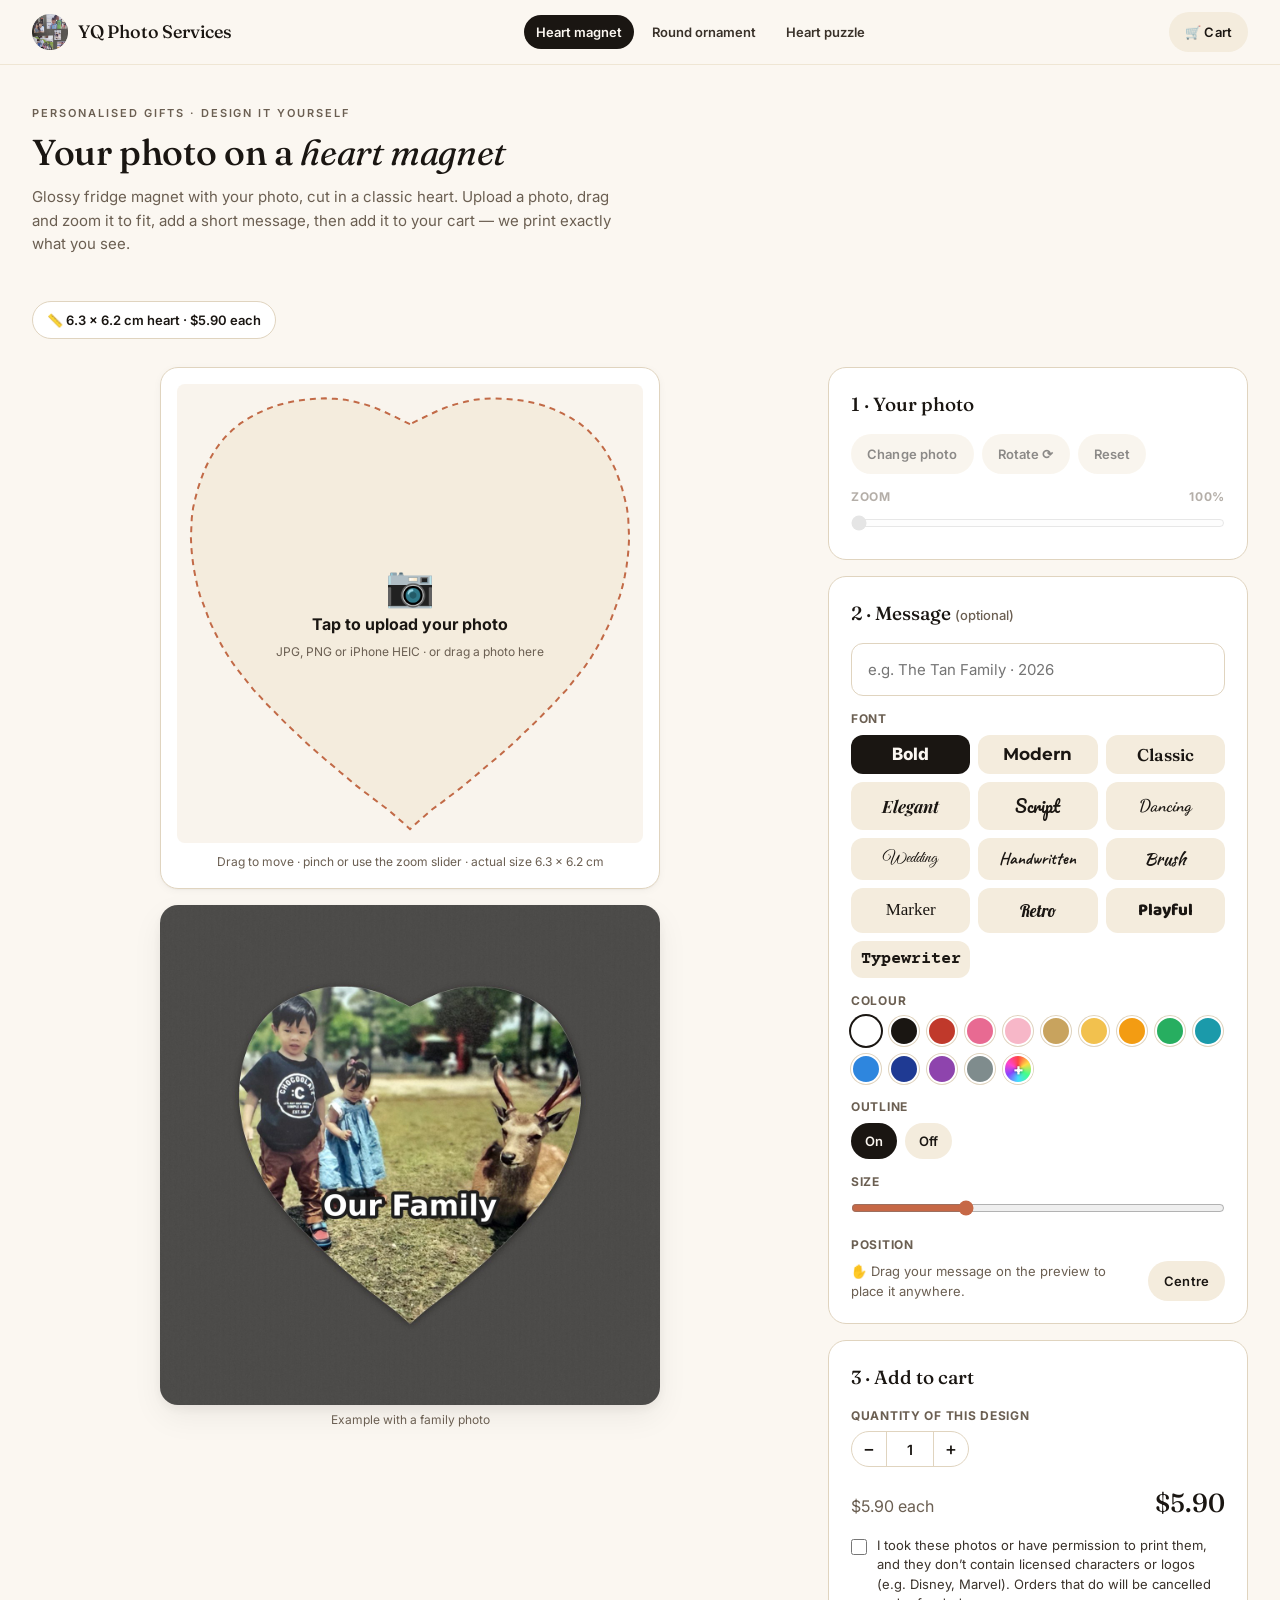
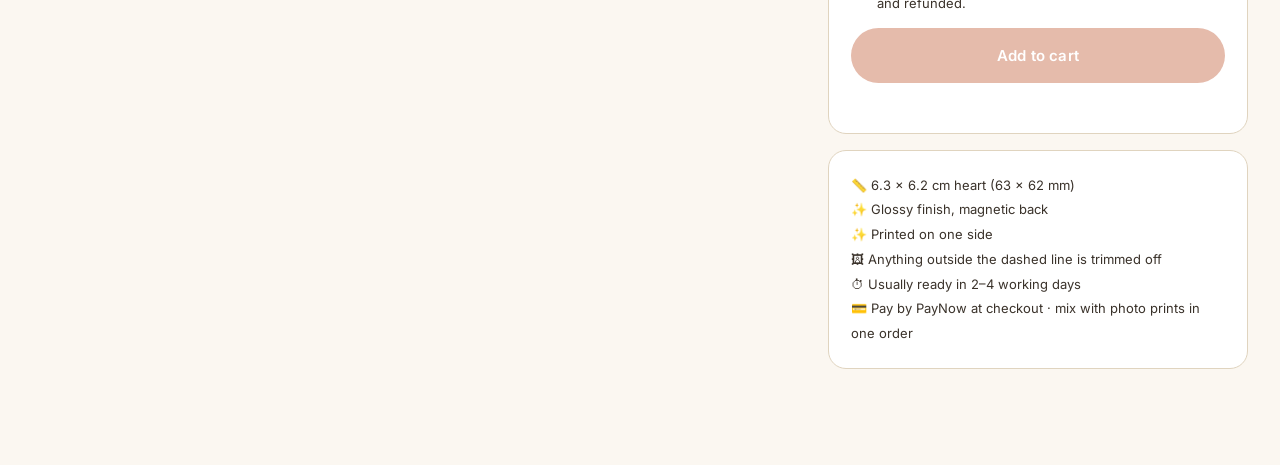
==== commit 04be8a7e: "Gifts: A4 mirrored actual-size PDF print sheets to Telegram; HEIC upload support; cache-busting" ====
--- a/magnet.html
+++ b/magnet.html
@@ -17,9 +17,9 @@
 <link rel="preconnect" href="https://fonts.gstatic.com" crossorigin />
 <link rel="stylesheet" href="https://fonts.googleapis.com/css2?family=Fraunces:ital,opsz,wght@0,9..144,400;0,9..144,500;0,9..144,600;1,9..144,400&family=Inter:wght@400;500;600;700;800&family=Pacifico&family=Montserrat:wght@700&family=Playfair+Display:ital,wght@1,700&family=Dancing+Script:wght@700&family=Great+Vibes&family=Caveat:wght@700&family=Kaushan+Script&family=Permanent+Marker&family=Lobster&family=Baloo+2:wght@800&family=Courier+Prime:wght@700&display=swap" />
 <link rel="stylesheet" href="styles.css" />
-<link rel="stylesheet" href="designer.css" />
-<script src="magnet-store.js"></script>
-<script src="designer.js"></script>
+<link rel="stylesheet" href="designer.css?v=20261104d" />
+<script src="magnet-store.js?v=20261104d"></script>
+<script src="designer.js?v=20261104d"></script>
 </head>
 <body>
 <div id="app"></div>
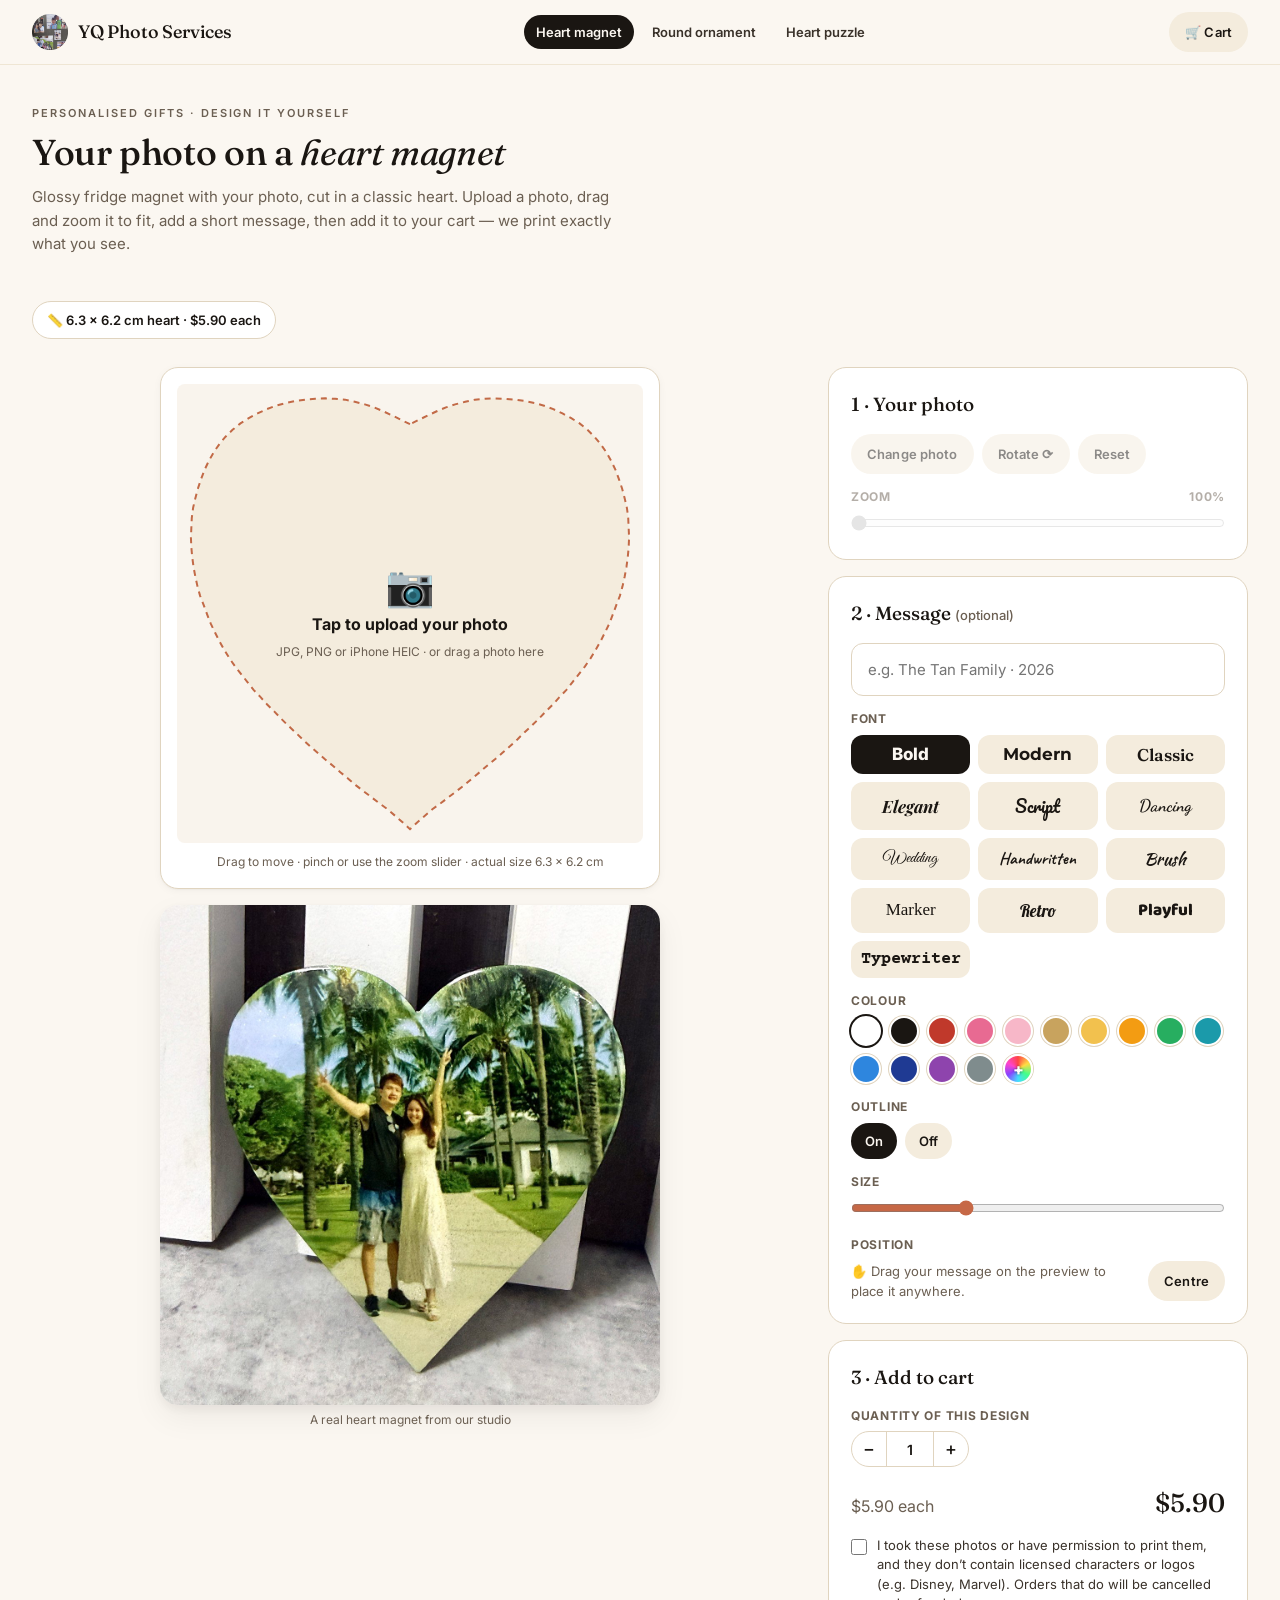
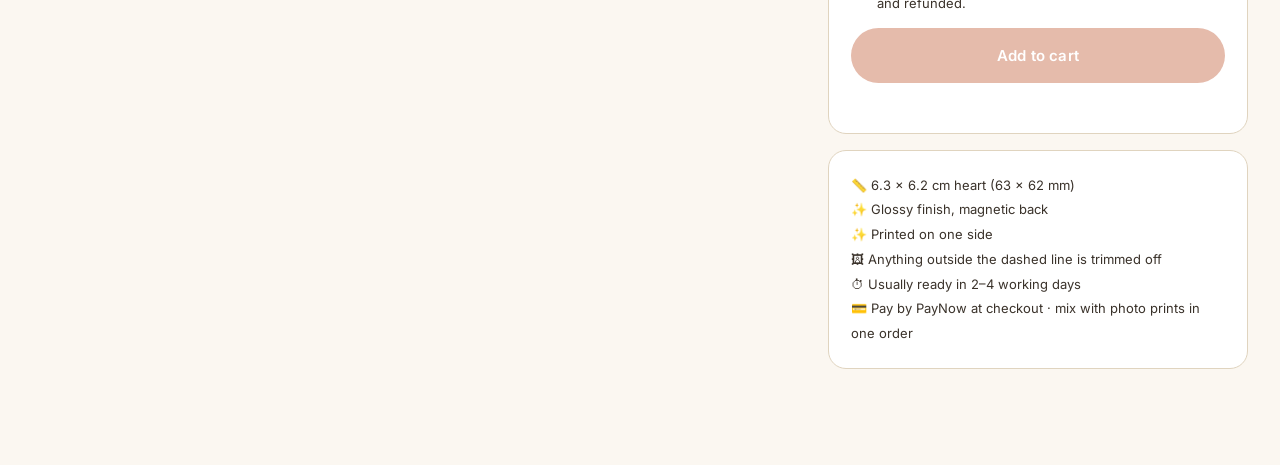
==== commit e1b1d757: "Gifts: real studio photos for heart magnet, round ornament and heart puzzle; per-product sample capt" ====
--- a/magnet.html
+++ b/magnet.html
@@ -10,7 +10,7 @@
 <meta property="og:title" content="Heart Photo Magnet — Design Your Own | YQ Photo Services" />
 <meta property="og:description" content="Design a personalised heart-shaped photo fridge magnet (6.3 × 6.2 cm) with your own photo and message. Made in Singapore." />
 <meta property="og:url" content="https://order.yqservices.org/magnet.html" />
-<meta property="og:image" content="https://order.yqservices.org/assets/sample-magnet.jpg" />
+<meta property="og:image" content="https://order.yqservices.org/assets/sample-magnet.jpg?v=20261104e" />
 <link rel="icon" type="image/png" href="assets/yq-logo.png" />
 <link rel="apple-touch-icon" href="assets/yq-logo.png" />
 <link rel="preconnect" href="https://fonts.googleapis.com" />
@@ -18,8 +18,8 @@
 <link rel="stylesheet" href="https://fonts.googleapis.com/css2?family=Fraunces:ital,opsz,wght@0,9..144,400;0,9..144,500;0,9..144,600;1,9..144,400&family=Inter:wght@400;500;600;700;800&family=Pacifico&family=Montserrat:wght@700&family=Playfair+Display:ital,wght@1,700&family=Dancing+Script:wght@700&family=Great+Vibes&family=Caveat:wght@700&family=Kaushan+Script&family=Permanent+Marker&family=Lobster&family=Baloo+2:wght@800&family=Courier+Prime:wght@700&display=swap" />
 <link rel="stylesheet" href="styles.css" />
 <link rel="stylesheet" href="designer.css?v=20261104d" />
-<script src="magnet-store.js?v=20261104d"></script>
-<script src="designer.js?v=20261104d"></script>
+<script src="magnet-store.js?v=20261104e"></script>
+<script src="designer.js?v=20261104e"></script>
 </head>
 <body>
 <div id="app"></div>
